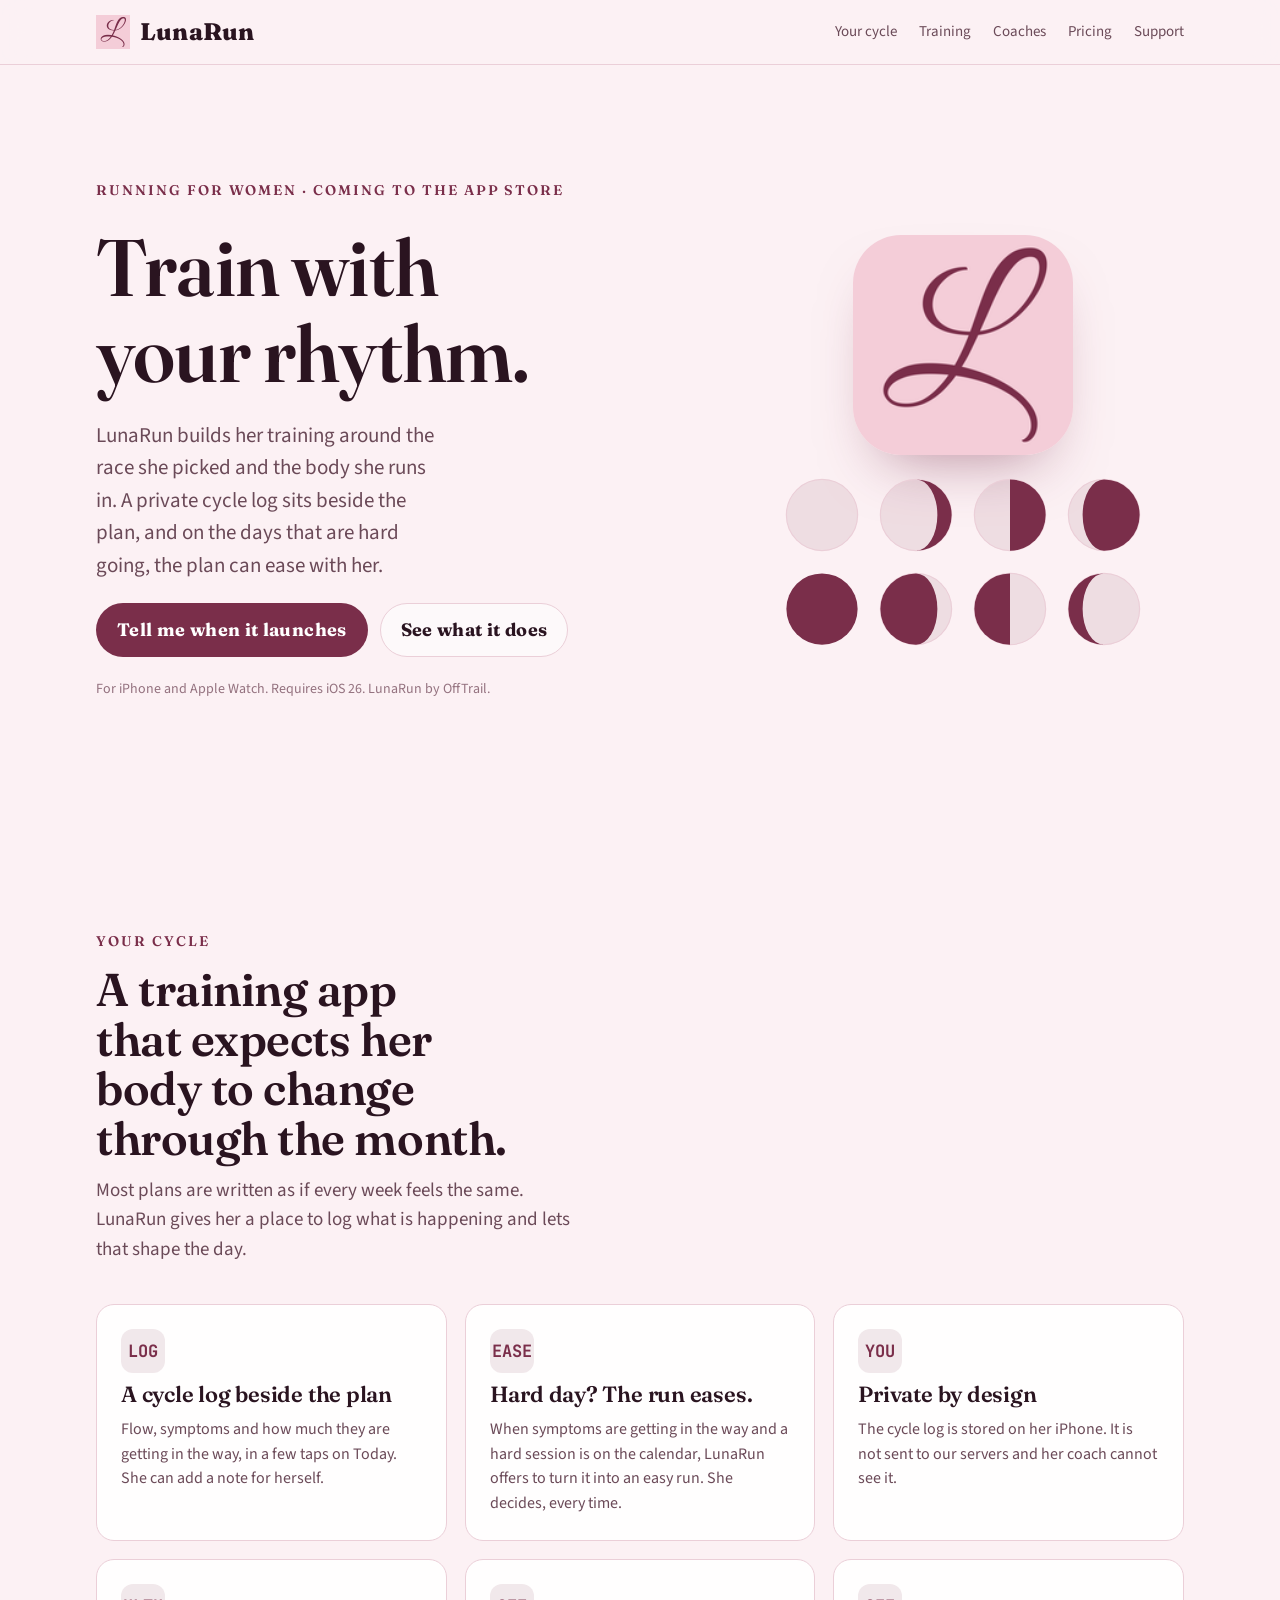
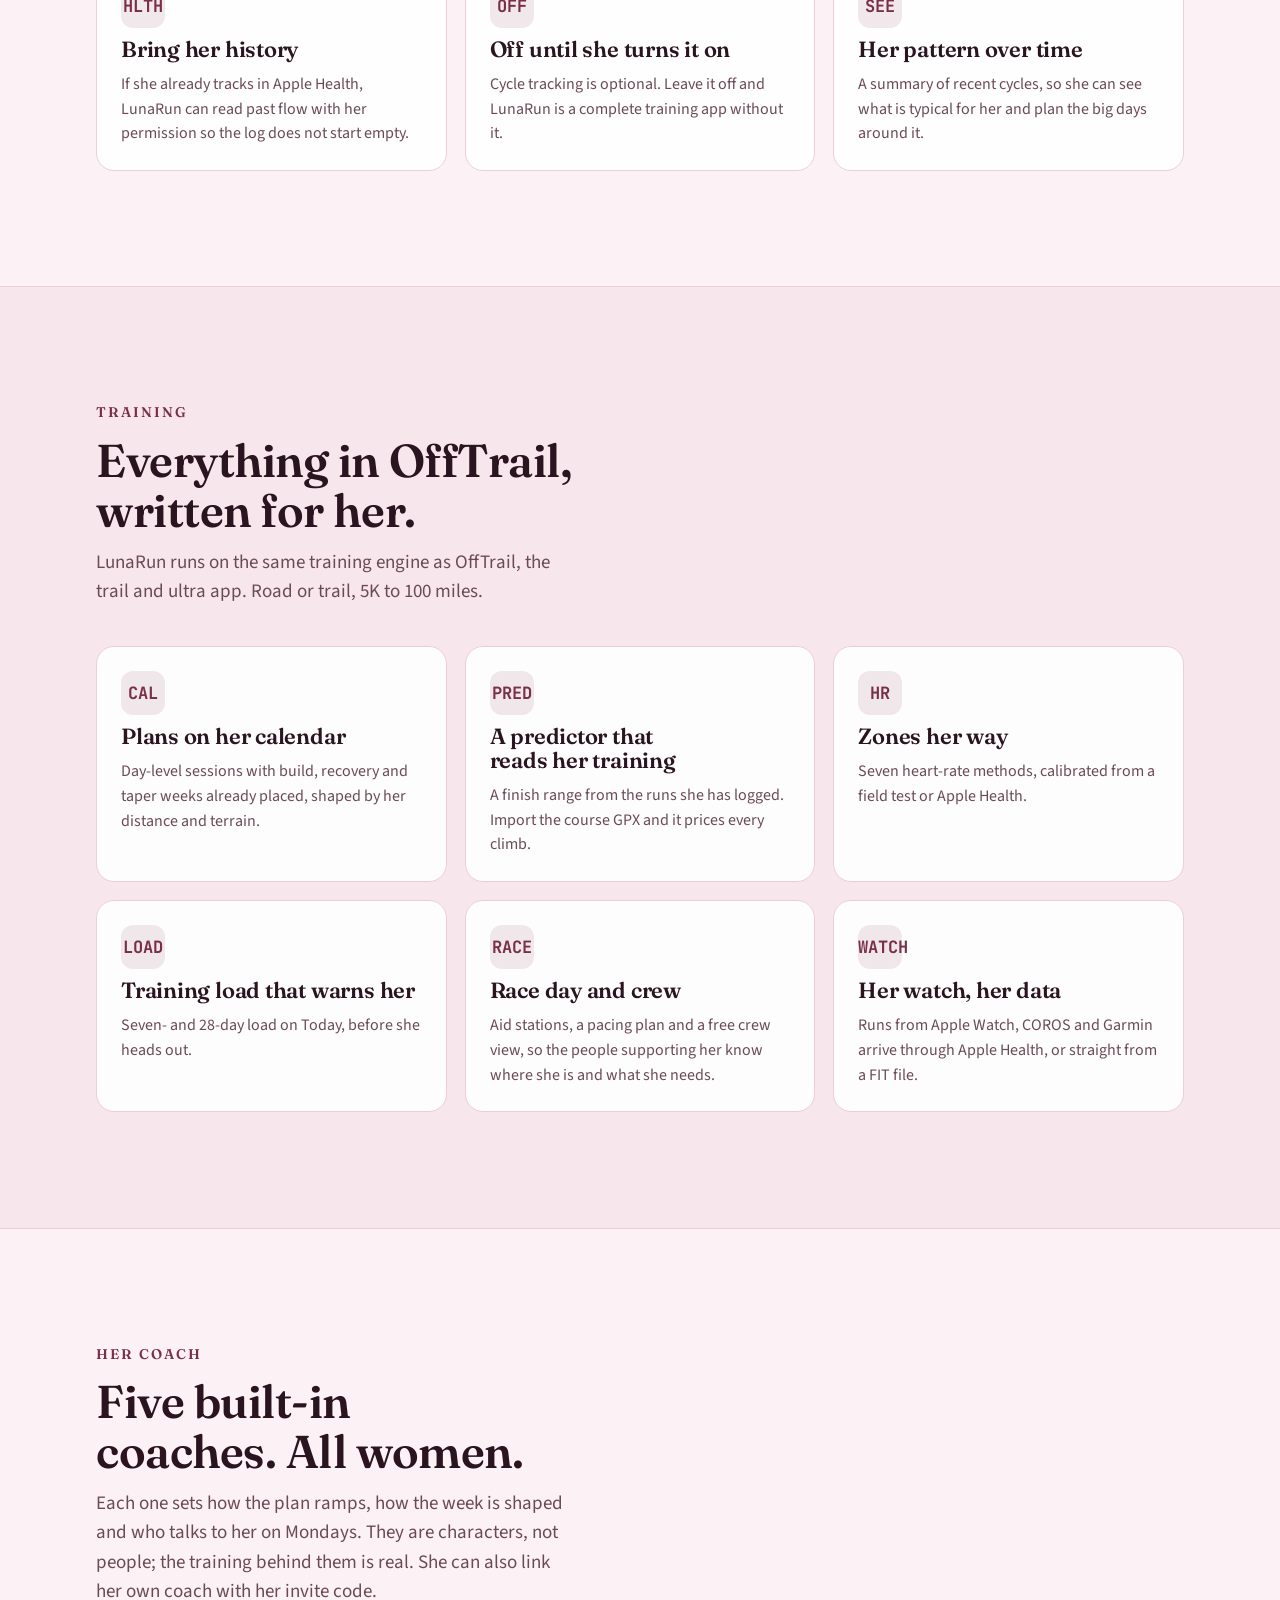
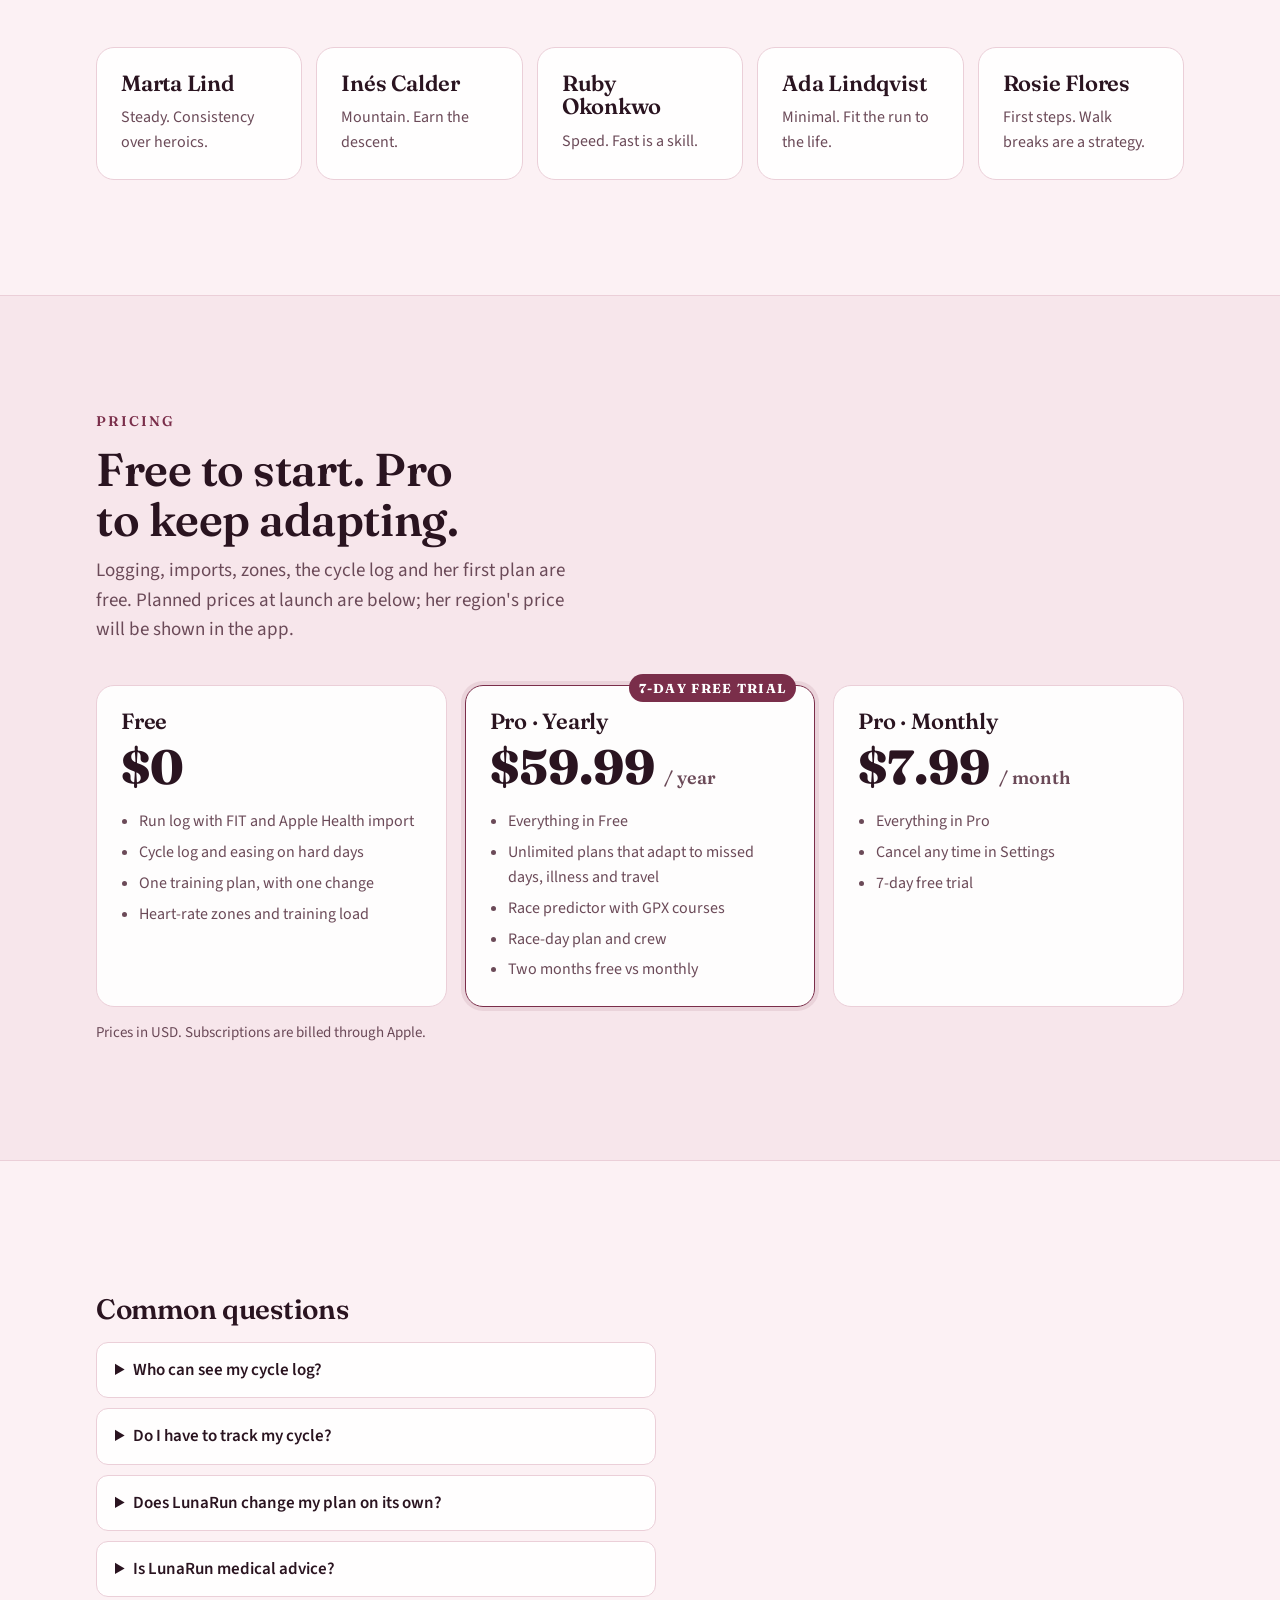
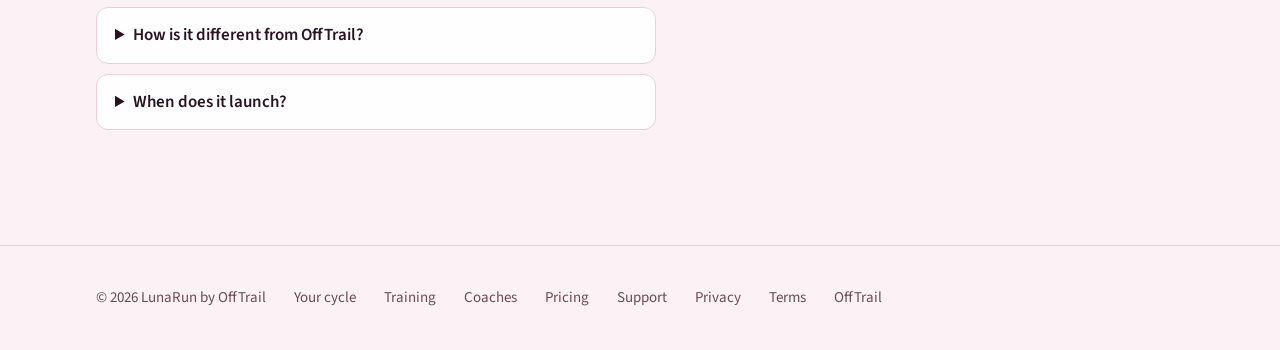
==== index.html @ 6b03f303 "LunaRun site" ====
<!doctype html>
<html lang="en">
<head>
<meta charset="utf-8">
<meta name="viewport" content="width=device-width, initial-scale=1, viewport-fit=cover">
<title>LunaRun — Train with your rhythm</title>
<meta name="description" content="LunaRun is a running app for women: race-specific training plans, a private cycle log, and a plan that eases with her on the hard days. From OffTrail.">
<meta property="og:title" content="LunaRun — Train with your rhythm">
<meta property="og:description" content="LunaRun is a running app for women: race-specific training plans, a private cycle log, and a plan that eases with her on the hard days. From OffTrail.">
<link rel="icon" href="favicon.png">
<link rel="apple-touch-icon" href="icon-180.png">
<link rel="preconnect" href="https://fonts.googleapis.com">
<link rel="preconnect" href="https://fonts.gstatic.com" crossorigin>
<link rel="stylesheet" href="https://fonts.googleapis.com/css2?family=Fraunces:opsz,wght@9..144,500;9..144,600&family=Source+Sans+3:wght@400;600&family=JetBrains+Mono:wght@500;700&display=swap">
<link rel="stylesheet" href="styles.css">
</head>
<body>
<div class="page">

<header class="nav">
  <div class="wrap">
    <a class="brand" href="index.html"><img src="logo.png" alt="" width="34" height="34">LunaRun</a>
    <nav class="nav-links" aria-label="Site">
      <a href="index.html#cycle">Your cycle</a>
      <a href="index.html#training">Training</a>
      <a href="index.html#coaches">Coaches</a>
      <a href="index.html#pricing">Pricing</a>
      <a href="support.html">Support</a>
    </nav>
  </div>
</header>

<section class="band hero">
  <div class="wrap">
    <div class="hero-copy">
      <span class="eyebrow">Running for women · coming to the App Store</span>
      <h1>Train with your rhythm.</h1>
      <p class="lead">LunaRun builds her training around the race she picked and the body she runs in. A private cycle log sits beside the plan, and on the days that are hard going, the plan can ease with her.</p>
      <div class="hero-ctas">
        <a class="btn btn-primary" href="mailto:support@offtrailrun.app?subject=LunaRun%20launch">Tell me when it launches</a>
        <a class="btn btn-ghost" href="#cycle">See what it does</a>
      </div>
      <p class="hero-note">For iPhone and Apple Watch. Requires iOS 26. <span class="byline">LunaRun by OffTrail.</span></p>
    </div>
    <div class="hero-art"><img src="icon-180.png" alt="LunaRun app icon" width="180" height="180"><div class="moons"><svg viewBox="0 0 64 64" aria-hidden="true"><circle class="dark" cx="32" cy="32" r="30"/></svg><svg viewBox="0 0 64 64" aria-hidden="true"><circle class="dark" cx="32" cy="32" r="30"/><path class="lit" d="M32 2 A30 30 0 0 1 32 62 A18 30 0 0 0 32 2 Z"/></svg><svg viewBox="0 0 64 64" aria-hidden="true"><circle class="dark" cx="32" cy="32" r="30"/><path class="lit" d="M32 2 A30 30 0 0 1 32 62 Z"/></svg><svg viewBox="0 0 64 64" aria-hidden="true"><circle class="dark" cx="32" cy="32" r="30"/><path class="lit" d="M32 2 A30 30 0 0 1 32 62 A18 30 0 0 1 32 2 Z"/></svg><svg viewBox="0 0 64 64" aria-hidden="true"><circle class="lit" cx="32" cy="32" r="30"/></svg><svg viewBox="0 0 64 64" aria-hidden="true"><circle class="dark" cx="32" cy="32" r="30"/><path class="lit" d="M32 2 A30 30 0 0 0 32 62 A18 30 0 0 0 32 2 Z"/></svg><svg viewBox="0 0 64 64" aria-hidden="true"><circle class="dark" cx="32" cy="32" r="30"/><path class="lit" d="M32 2 A30 30 0 0 0 32 62 Z"/></svg><svg viewBox="0 0 64 64" aria-hidden="true"><circle class="dark" cx="32" cy="32" r="30"/><path class="lit" d="M32 2 A30 30 0 0 0 32 62 A18 30 0 0 1 32 2 Z"/></svg></div></div>
  </div>
</section>

<section class="band" id="cycle">
  <div class="wrap">
    <div class="section-head">
      <span class="eyebrow">Your cycle</span>
      <h2>A training app that expects her body to change through the month.</h2>
      <p>Most plans are written as if every week feels the same. LunaRun gives her a place to log what is happening and lets that shape the day.</p>
    </div>
    <div class="grid">
      <div class="card"><div class="ic">LOG</div><h3>A cycle log beside the plan</h3><p>Flow, symptoms and how much they are getting in the way, in a few taps on Today. She can add a note for herself.</p></div>
      <div class="card"><div class="ic">EASE</div><h3>Hard day? The run eases.</h3><p>When symptoms are getting in the way and a hard session is on the calendar, LunaRun offers to turn it into an easy run. She decides, every time.</p></div>
      <div class="card"><div class="ic">YOU</div><h3>Private by design</h3><p>The cycle log is stored on her iPhone. It is not sent to our servers and her coach cannot see it.</p></div>
      <div class="card"><div class="ic">HLTH</div><h3>Bring her history</h3><p>If she already tracks in Apple Health, LunaRun can read past flow with her permission so the log does not start empty.</p></div>
      <div class="card"><div class="ic">OFF</div><h3>Off until she turns it on</h3><p>Cycle tracking is optional. Leave it off and LunaRun is a complete training app without it.</p></div>
      <div class="card"><div class="ic">SEE</div><h3>Her pattern over time</h3><p>A summary of recent cycles, so she can see what is typical for her and plan the big days around it.</p></div>
    </div>
  </div>
</section>

<section class="band raised" id="training">
  <div class="wrap">
    <div class="section-head">
      <span class="eyebrow">Training</span>
      <h2>Everything in OffTrail, written for her.</h2>
      <p>LunaRun runs on the same training engine as OffTrail, the trail and ultra app. Road or trail, 5K to 100 miles.</p>
    </div>
    <div class="grid">
      <div class="card"><div class="ic">CAL</div><h3>Plans on her calendar</h3><p>Day-level sessions with build, recovery and taper weeks already placed, shaped by her distance and terrain.</p></div>
      <div class="card"><div class="ic">PRED</div><h3>A predictor that reads her training</h3><p>A finish range from the runs she has logged. Import the course GPX and it prices every climb.</p></div>
      <div class="card"><div class="ic">HR</div><h3>Zones her way</h3><p>Seven heart-rate methods, calibrated from a field test or Apple Health.</p></div>
      <div class="card"><div class="ic">LOAD</div><h3>Training load that warns her</h3><p>Seven- and 28-day load on Today, before she heads out.</p></div>
      <div class="card"><div class="ic">RACE</div><h3>Race day and crew</h3><p>Aid stations, a pacing plan and a free crew view, so the people supporting her know where she is and what she needs.</p></div>
      <div class="card"><div class="ic">WATCH</div><h3>Her watch, her data</h3><p>Runs from Apple Watch, COROS and Garmin arrive through Apple Health, or straight from a FIT file.</p></div>
    </div>
  </div>
</section>

<section class="band" id="coaches">
  <div class="wrap">
    <div class="section-head">
      <span class="eyebrow">Her coach</span>
      <h2>Five built-in coaches. All women.</h2>
      <p>Each one sets how the plan ramps, how the week is shaped and who talks to her on Mondays. They are characters, not people; the training behind them is real. She can also link her own coach with her invite code.</p>
    </div>
    <div class="coachlist">
      <div class="card"><h3>Marta Lind</h3><p>Steady. Consistency over heroics.</p></div>
      <div class="card"><h3>Inés Calder</h3><p>Mountain. Earn the descent.</p></div>
      <div class="card"><h3>Ruby Okonkwo</h3><p>Speed. Fast is a skill.</p></div>
      <div class="card"><h3>Ada Lindqvist</h3><p>Minimal. Fit the run to the life.</p></div>
      <div class="card"><h3>Rosie Flores</h3><p>First steps. Walk breaks are a strategy.</p></div>
    </div>
  </div>
</section>

<section class="band raised" id="pricing">
  <div class="wrap">
    <div class="section-head">
      <span class="eyebrow">Pricing</span>
      <h2>Free to start. Pro to keep adapting.</h2>
      <p>Logging, imports, zones, the cycle log and her first plan are free. Planned prices at launch are below; her region's price will be shown in the app.</p>
    </div>
    <div class="plans">
      <div class="card plan"><h3>Free</h3><div class="price">$0</div><ul><li>Run log with FIT and Apple Health import</li><li>Cycle log and easing on hard days</li><li>One training plan, with one change</li><li>Heart-rate zones and training load</li></ul></div>
      <div class="card plan featured"><span class="tag">7-day free trial</span><h3>Pro · Yearly</h3><div class="price">$59.99 <small>/ year</small></div><ul><li>Everything in Free</li><li>Unlimited plans that adapt to missed days, illness and travel</li><li>Race predictor with GPX courses</li><li>Race-day plan and crew</li><li>Two months free vs monthly</li></ul></div>
      <div class="card plan"><h3>Pro · Monthly</h3><div class="price">$7.99 <small>/ month</small></div><ul><li>Everything in Pro</li><li>Cancel any time in Settings</li><li>7-day free trial</li></ul></div>
    </div>
    <p class="muted" style="margin-top:14px;font-size:15px">Prices in USD. Subscriptions are billed through Apple.</p>
  </div>
</section>

<section class="band" id="faq">
  <div class="wrap">
    <div class="prose">
      <h2>Common questions</h2>
      <div class="faq">
        <details><summary>Who can see my cycle log?</summary><p>Only you. It is stored on your iPhone, is not sent to our servers and is not shared with a coach. See the <a href="privacy.html">privacy policy</a>.</p></details>
        <details><summary>Do I have to track my cycle?</summary><p>No. Cycle tracking is off until you turn it on, and everything else works without it.</p></details>
        <details><summary>Does LunaRun change my plan on its own?</summary><p>No. When symptoms are getting in the way it offers to ease that day's hard run. Nothing changes unless you say yes.</p></details>
        <details><summary>Is LunaRun medical advice?</summary><p>No. It is a training tool. Talk to your doctor about anything that worries you, including missed or irregular periods.</p></details>
        <details><summary>How is it different from OffTrail?</summary><p>Same training engine, with the cycle log, a plan that eases on hard days, and coaches who are all women.</p></details>
        <details><summary>When does it launch?</summary><p>It is in development now. <a href="mailto:support@offtrailrun.app?subject=LunaRun%20launch">Email us</a> and we will tell you when it is on the App Store.</p></details>
      </div>
    </div>
  </div>
</section>

<footer class="footer">
  <div class="wrap">
    <span>© 2026 LunaRun by OffTrail</span>
    <a href="index.html#cycle">Your cycle</a>
    <a href="index.html#training">Training</a>
    <a href="index.html#coaches">Coaches</a>
    <a href="index.html#pricing">Pricing</a>
    <a href="support.html">Support</a>
    <a href="privacy.html">Privacy</a>
    <a href="terms.html">Terms</a>
    <a href="https://offtrailrun.app/">OffTrail</a>
  </div>
</footer>

</div>
</body>
</html>
---- styles.css ----
/* LunaRun — site styles.
   Layout: a single column of full-width bands over a topographic map canvas;
   content sits in a 1120px measure, phone-first.
   Dark-first (the app is dark); a light theme follows the viewer's setting. */

/* LunaRun palette, from the app's Theme: plum on blush in light, blush on
   deep plum in dark. Light-first; dark follows the viewer's setting. */
:root {
  --bg: #FCF1F4; --bg-2: #F7E4EA; --surface: #FFFFFF; --line: #EBCFD8;
  --fg: #2A1420; --fg-2: #6B4A58; --fg-3: #94727F;
  --accent: #7A2E4A; --accent-ink: #FFFFFF; --accent-soft: rgba(122, 46, 74, 0.10);
  --good: #10B981; --info: #3B82F6; --topo: rgba(122, 46, 74, 0.10);
  --display: "Fraunces", Georgia, "Times New Roman", serif;
  --body: "Source Sans 3", "Helvetica Neue", Arial, sans-serif;
  --mono: "JetBrains Mono", "SF Mono", Menlo, Consolas, monospace;
  --measure: 1120px; --radius: 18px;
  color-scheme: light;
}
@media (prefers-color-scheme: dark) {
  :root:not([data-theme="light"]) {
    --bg: #1A0F14; --bg-2: #22141B; --surface: #2B1922; --line: #45293A;
    --fg: #FBEFF3; --fg-2: #CDAFBB; --fg-3: #94727F;
    --accent: #F2A7BE; --accent-ink: #2A0F1B; --accent-soft: rgba(242, 167, 190, 0.14); --topo: rgba(242, 167, 190, 0.10);
    color-scheme: dark;
  }
}
:root[data-theme="dark"] {
  --bg: #1A0F14; --bg-2: #22141B; --surface: #2B1922; --line: #45293A;
  --fg: #FBEFF3; --fg-2: #CDAFBB; --fg-3: #94727F;
  --accent: #F2A7BE; --accent-ink: #2A0F1B; --accent-soft: rgba(242, 167, 190, 0.14); --topo: rgba(242, 167, 190, 0.10);
  color-scheme: dark;
}

* { box-sizing: border-box; }
html { scroll-behavior: smooth; }
body {
  margin: 0;
  background: var(--bg);
  color: var(--fg);
  font-family: var(--body);
  font-size: 17px;
  line-height: 1.55;
  -webkit-font-smoothing: antialiased;
}
img { max-width: 100%; height: auto; display: block; }
a { color: inherit; }
h1, h2, h3 { font-family: var(--display); line-height: 1.08; margin: 0; text-wrap: balance; letter-spacing: -0.01em; }
h1 { font-size: clamp(40px, 7vw, 80px); font-weight: 600; }
h2 { font-size: clamp(28px, 4.2vw, 46px); font-weight: 600; }
h3 { font-size: 22px; font-weight: 600; }
p { margin: 0; }
.muted { color: var(--fg-2); }
.mono { font-family: var(--mono); font-variant-numeric: tabular-nums; }
.eyebrow {
  font-family: var(--display); font-weight: 600; text-transform: uppercase;
  letter-spacing: 0.14em; font-size: 14px; color: var(--accent);
}

/* Topo canvas sits behind everything */
#topo { position: fixed; inset: 0; width: 100%; height: 100%; z-index: 0; pointer-events: none; }
.page { position: relative; z-index: 1; }

/* Bands and measure */
.band { padding-block: clamp(56px, 9vw, 120px); }
.band.raised { background: color-mix(in srgb, var(--bg-2) 82%, transparent); border-block: 1px solid var(--line); }
.wrap {
  max-width: var(--measure); margin-inline: auto;
  padding-left: max(16px, env(safe-area-inset-left, 0px));
  padding-right: max(16px, env(safe-area-inset-right, 0px));
}

/* Nav */
.nav {
  position: sticky; top: env(safe-area-inset-top, 0px); z-index: 20;
  background: color-mix(in srgb, var(--bg) 78%, transparent);
  backdrop-filter: blur(14px); -webkit-backdrop-filter: blur(14px);
  border-bottom: 1px solid var(--line);
}
.nav .wrap { display: flex; align-items: center; gap: 24px; height: 64px; }
.brand { display: flex; align-items: center; gap: 10px; text-decoration: none; font-family: var(--display); font-weight: 800; font-size: 24px; letter-spacing: 0.01em; }
.brand img { width: 34px; height: 34px; }
.nav-links { display: flex; gap: 22px; margin-left: auto; font-size: 15px; }
.nav-links a { text-decoration: none; color: var(--fg-2); }
.nav-links a:hover { color: var(--fg); }
@media (max-width: 720px) { .nav-links { display: none; } }

/* Buttons */
.btn {
  display: inline-flex; align-items: center; gap: 8px; text-decoration: none;
  font-family: var(--display); font-weight: 700; font-size: 18px; letter-spacing: 0.02em;
  padding: 12px 20px; border-radius: 999px; border: 1px solid transparent; cursor: pointer;
}
.btn-primary { background: var(--accent); color: var(--accent-ink); }
.btn-primary:hover { filter: brightness(1.08); }
.btn-ghost { border-color: var(--line); color: var(--fg); background: color-mix(in srgb, var(--surface) 60%, transparent); }
.btn-ghost:hover { border-color: var(--fg-3); }
.btn:focus-visible, a:focus-visible { outline: 2px solid var(--accent); outline-offset: 3px; }

/* Hero */
.hero .wrap { display: grid; grid-template-columns: 1.15fr 0.85fr; gap: 48px; align-items: center; }
.hero-copy { display: grid; gap: 22px; }
.hero-copy p.lead { font-size: 21px; max-width: 34ch; color: var(--fg-2); }
.hero-ctas { display: flex; flex-wrap: wrap; gap: 12px; }
.hero-note { font-size: 14px; color: var(--fg-3); }
.phone { justify-self: center; width: min(320px, 80vw); position: relative; }
.phone img { border-radius: 40px; border: 1px solid var(--line); box-shadow: 0 30px 80px rgba(0,0,0,0.45); }
.phone::after {
  content: ""; position: absolute; inset: -14% -20% auto; height: 60%;
  background: radial-gradient(closest-side, var(--accent-soft), transparent 70%); z-index: -1;
}
@media (max-width: 860px) { .hero .wrap { grid-template-columns: 1fr; } .phone { margin-top: 12px; } }

/* Feature grid */
.grid { display: grid; gap: 18px; grid-template-columns: repeat(3, minmax(0, 1fr)); }
@media (max-width: 900px) { .grid { grid-template-columns: repeat(2, minmax(0, 1fr)); } }
@media (max-width: 560px) { .grid { grid-template-columns: 1fr; } }
.card {
  background: color-mix(in srgb, var(--surface) 92%, transparent);
  border: 1px solid var(--line); border-radius: var(--radius); padding: 24px;
  display: grid; gap: 10px; align-content: start; min-width: 0;
}
.card .ic {
  width: 44px; height: 44px; border-radius: 12px; display: grid; place-items: center;
  background: var(--accent-soft); color: var(--accent); font-family: var(--mono); font-weight: 700;
}
.card p { color: var(--fg-2); font-size: 16px; }
.section-head { display: grid; gap: 12px; max-width: 60ch; margin-bottom: 40px; }
.section-head p { color: var(--fg-2); font-size: 19px; }

/* Data strip: real units from the methodology */
.strip { display: grid; grid-template-columns: repeat(4, minmax(0,1fr)); gap: 18px; }
@media (max-width: 760px) { .strip { grid-template-columns: repeat(2, minmax(0,1fr)); } }
.stat { border-left: 2px solid var(--accent); padding-left: 16px; display: grid; gap: 4px; }
.stat .n { font-family: var(--display); font-weight: 800; font-size: 44px; line-height: 1; font-variant-numeric: tabular-nums; }
.stat .l { color: var(--fg-2); font-size: 15px; }

/* Two-up (screens + copy) */
.twoup { display: grid; grid-template-columns: 1fr 1fr; gap: 48px; align-items: center; }
.twoup.flip > :first-child { order: 2; }
@media (max-width: 860px) { .twoup { grid-template-columns: 1fr; } .twoup.flip > :first-child { order: 0; } }
.shots { display: flex; gap: 16px; justify-content: center; }
.shots img { width: min(240px, 42vw); border-radius: 28px; border: 1px solid var(--line); box-shadow: 0 20px 50px rgba(0,0,0,0.35); }
.shots img:nth-child(2) { transform: translateY(28px); }
.copy { display: grid; gap: 14px; }
.copy ul { margin: 6px 0 0; padding-left: 18px; color: var(--fg-2); display: grid; gap: 6px; }

/* Pricing */
.plans { display: grid; grid-template-columns: repeat(3, minmax(0,1fr)); gap: 18px; }
@media (max-width: 860px) { .plans { grid-template-columns: 1fr; } }
.plan { position: relative; }
.plan.featured { border-color: var(--accent); box-shadow: 0 0 0 4px var(--accent-soft); }
.plan .price { font-family: var(--display); font-weight: 800; font-size: 48px; line-height: 1; }
.plan .price small { font-size: 18px; font-weight: 600; color: var(--fg-2); }
.plan ul { margin: 8px 0 0; padding-left: 18px; color: var(--fg-2); display: grid; gap: 6px; font-size: 16px; }
.tag { position: absolute; top: -12px; right: 18px; background: var(--accent); color: var(--accent-ink); font-family: var(--display); font-weight: 700; font-size: 13px; letter-spacing: 0.1em; text-transform: uppercase; padding: 4px 10px; border-radius: 999px; }

/* Footer */
.footer { border-top: 1px solid var(--line); padding-block: 40px; font-size: 15px; color: var(--fg-2); }
.footer .wrap { display: flex; flex-wrap: wrap; gap: 18px 28px; align-items: center; }
.footer a { color: var(--fg-2); text-decoration: none; }
.footer a:hover { color: var(--fg); }
.footer .spacer { flex: 1; }

/* Prose pages (privacy, terms, support) */
.prose { max-width: 70ch; display: grid; gap: 18px; }
.prose h1 { font-size: clamp(40px, 6vw, 64px); }
.prose h2 { font-size: 28px; margin-top: 18px; }
.prose h3 { font-size: 20px; margin-top: 8px; }
.prose p, .prose li { color: var(--fg-2); }
.prose ul { padding-left: 20px; display: grid; gap: 6px; margin: 0; }
.prose .updated { color: var(--fg-3); font-size: 14px; }
.prose code { font-family: var(--mono); font-size: 0.92em; background: var(--accent-soft); padding: 1px 6px; border-radius: 6px; color: var(--fg); }
.faq details { border: 1px solid var(--line); border-radius: 12px; padding: 14px 18px; background: color-mix(in srgb, var(--surface) 92%, transparent); }
.faq summary { cursor: pointer; font-weight: 600; color: var(--fg); font-size: 17px; }
.faq details p { margin-top: 10px; }
.faq { display: grid; gap: 10px; }
.contact { display: flex; flex-wrap: wrap; gap: 10px; align-items: center; }
.contact .addr { font-family: var(--mono); background: var(--accent-soft); padding: 8px 12px; border-radius: 10px; user-select: all; }

@media (prefers-reduced-motion: reduce) { html { scroll-behavior: auto; } #topo { display: none; } }

/* LunaRun additions */
.moons { display: flex; gap: clamp(8px, 2vw, 18px); justify-content: center; align-items: center; flex-wrap: wrap; }
.moons svg { width: clamp(40px, 9vw, 76px); height: auto; }
.moons .lit { fill: var(--accent); } .moons .dark { fill: var(--accent-soft); stroke: var(--line); }
.hero-art { display: grid; gap: 22px; justify-items: center; }
.hero-art img { width: min(220px, 50vw); border-radius: 48px; box-shadow: 0 30px 60px -30px rgba(122,46,74,.55); }
.byline { font-size: 14px; color: var(--fg-3); }
.coachlist { display: grid; gap: 14px; grid-template-columns: repeat(5, minmax(0,1fr)); }
@media (max-width: 900px) { .coachlist { grid-template-columns: repeat(2, minmax(0,1fr)); } }
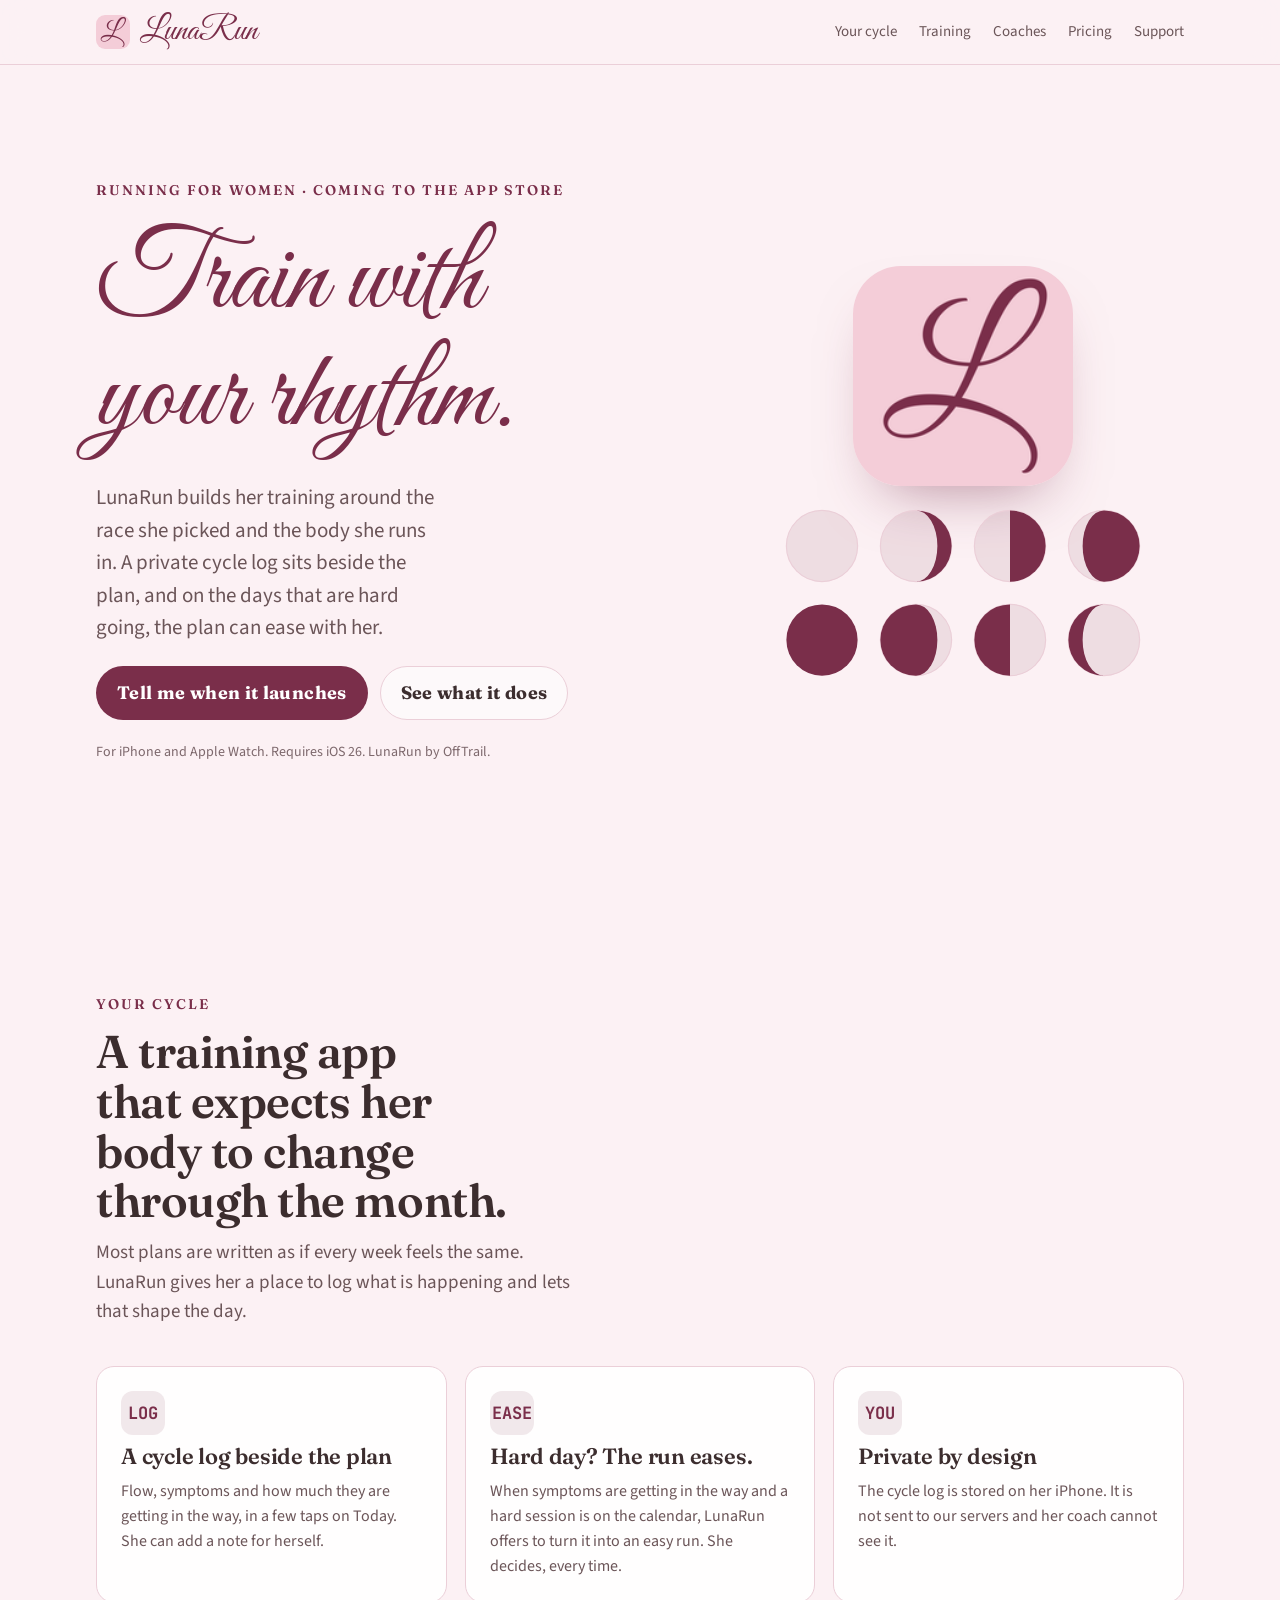
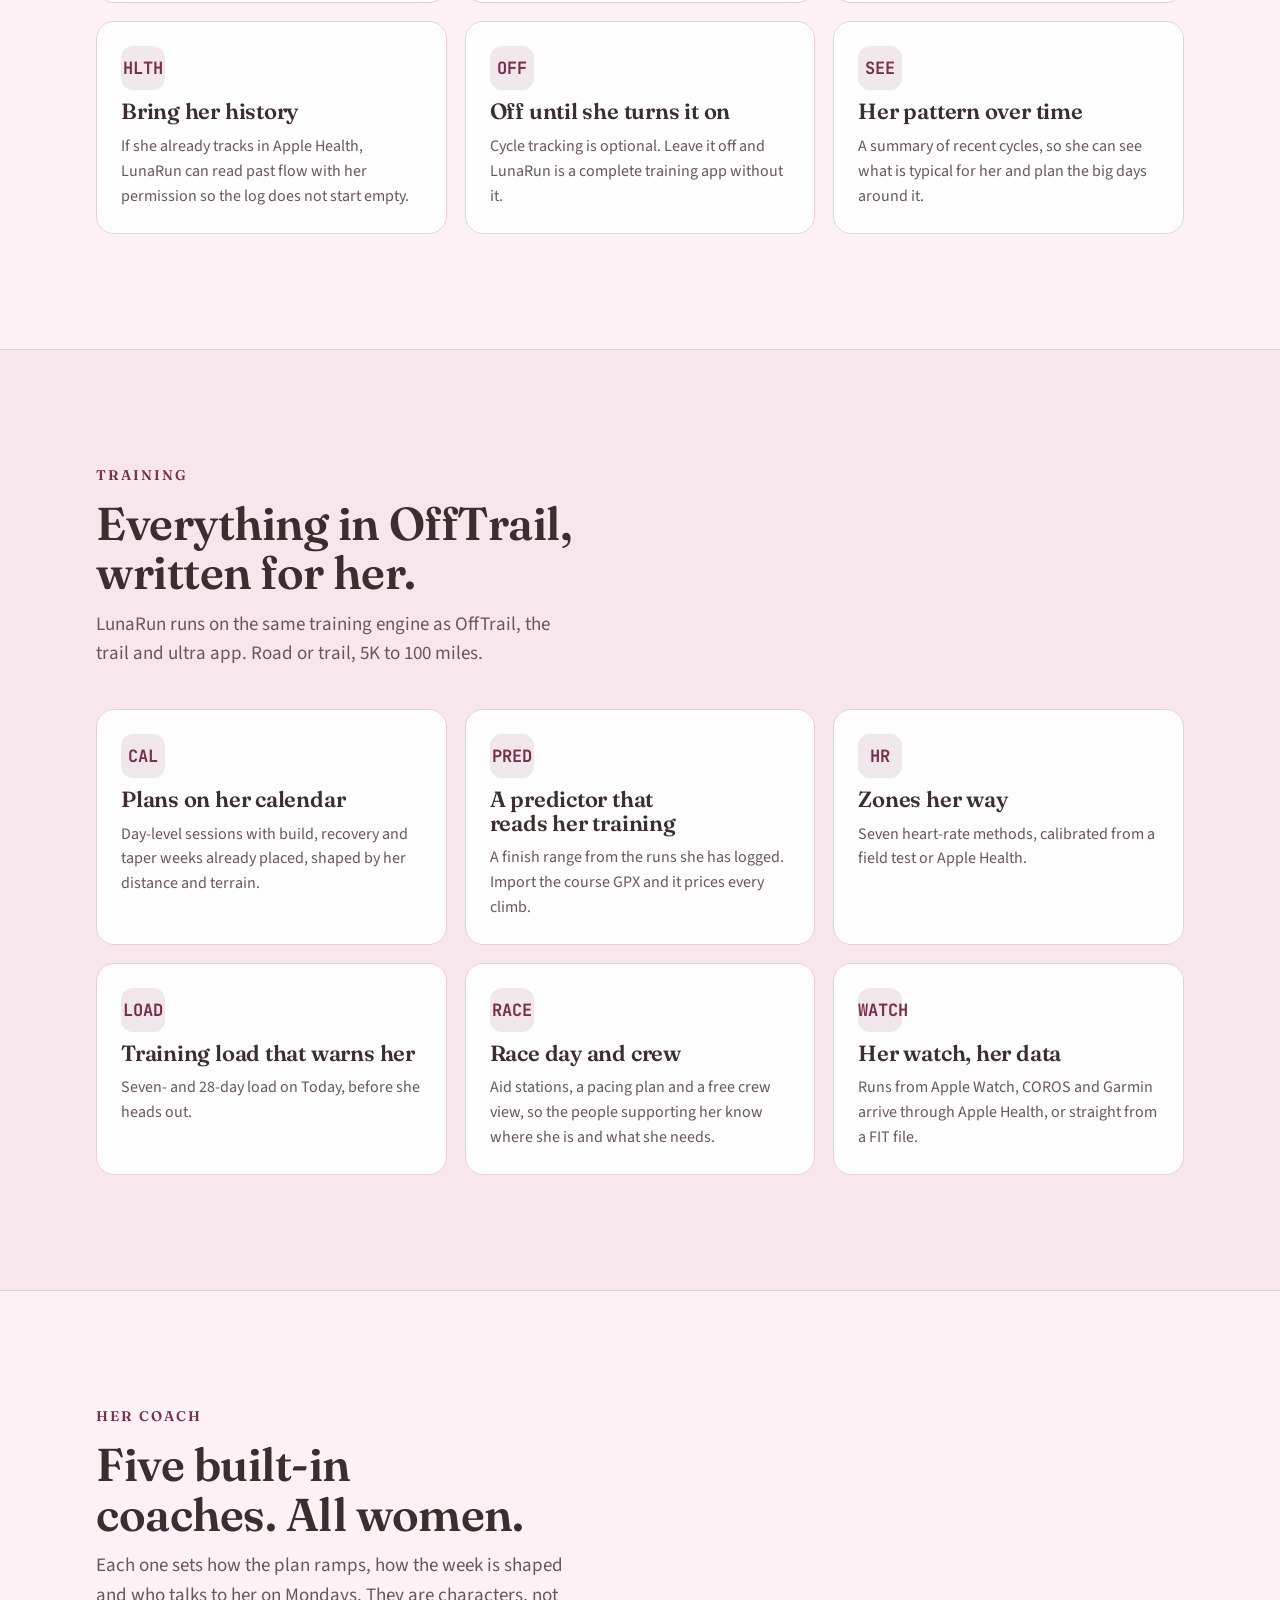
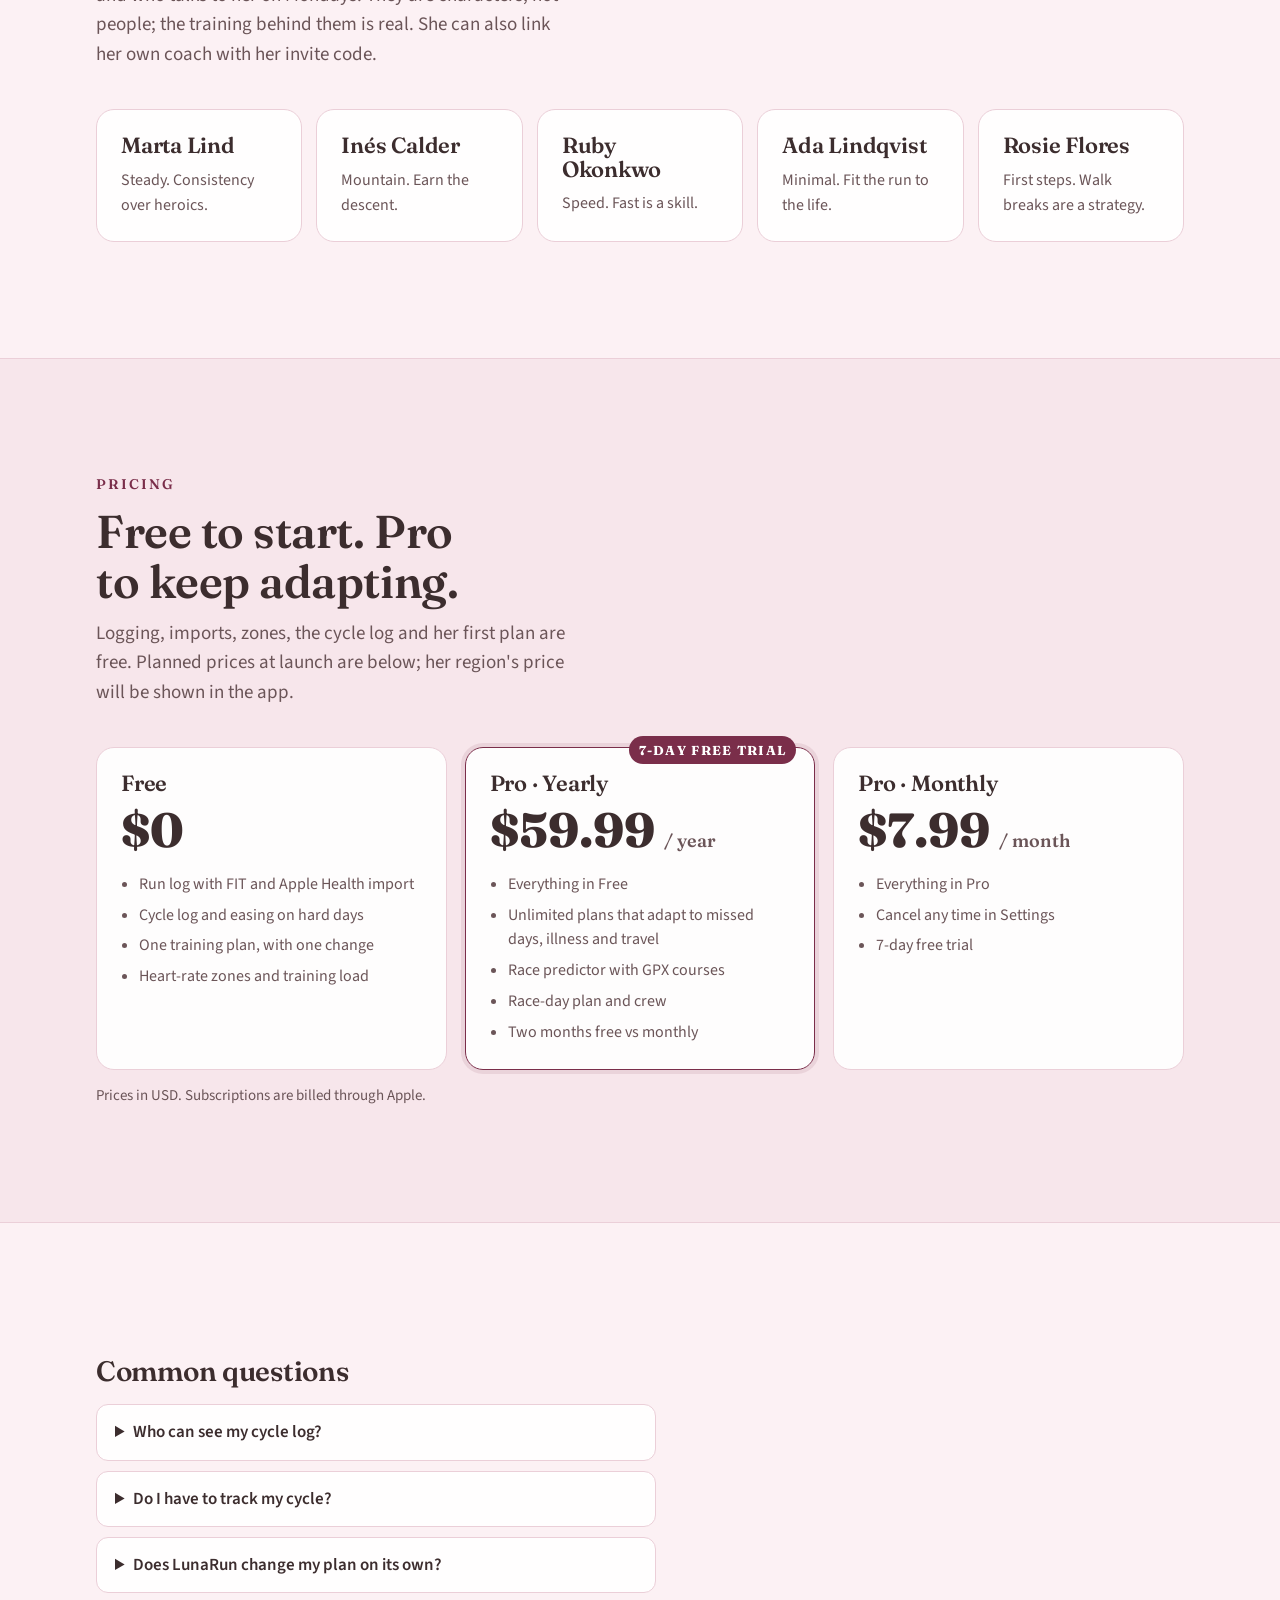
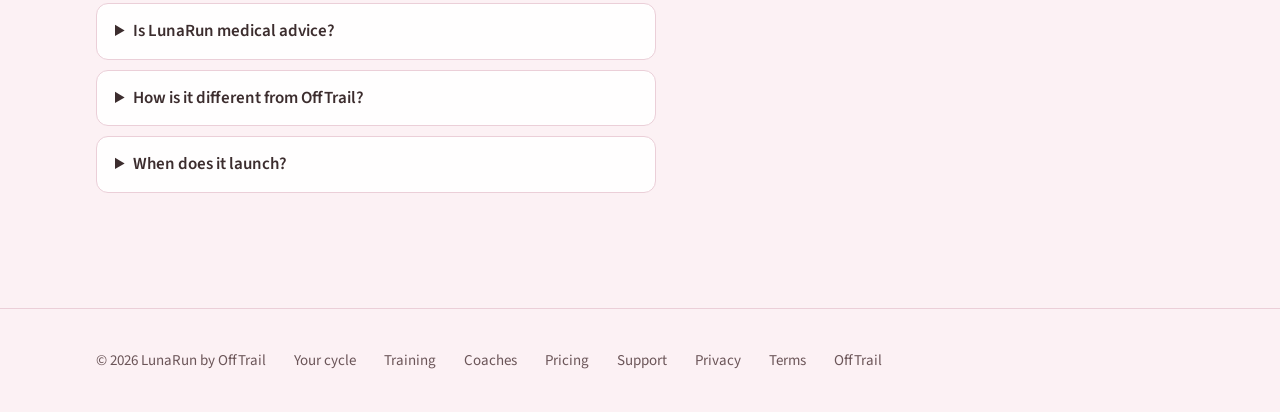
==== commit 0d128205: "Site: Great Vibes wordmark and chocolate plum ink Co-Authored-By: Claude Fable 5.2 <noreply@anthropi" ====
--- a/index.html
+++ b/index.html
@@ -11,7 +11,7 @@
 <link rel="apple-touch-icon" href="icon-180.png">
 <link rel="preconnect" href="https://fonts.googleapis.com">
 <link rel="preconnect" href="https://fonts.gstatic.com" crossorigin>
-<link rel="stylesheet" href="https://fonts.googleapis.com/css2?family=Fraunces:opsz,wght@9..144,500;9..144,600&family=Source+Sans+3:wght@400;600&family=JetBrains+Mono:wght@500;700&display=swap">
+<link rel="stylesheet" href="https://fonts.googleapis.com/css2?family=Fraunces:opsz,wght@9..144,500;9..144,600&family=Great+Vibes&family=Source+Sans+3:wght@400;600&family=JetBrains+Mono:wght@500;700&display=swap">
 <link rel="stylesheet" href="styles.css">
 </head>
 <body>
--- a/styles.css
+++ b/styles.css
@@ -7,7 +7,7 @@
    deep plum in dark. Light-first; dark follows the viewer's setting. */
 :root {
   --bg: #FCF1F4; --bg-2: #F7E4EA; --surface: #FFFFFF; --line: #EBCFD8;
-  --fg: #2A1420; --fg-2: #6B4A58; --fg-3: #94727F;
+  --fg: #3C2D2E; --fg-2: #6B5558; --fg-3: #7D686C;
   --accent: #7A2E4A; --accent-ink: #FFFFFF; --accent-soft: rgba(122, 46, 74, 0.10);
   --good: #10B981; --info: #3B82F6; --topo: rgba(122, 46, 74, 0.10);
   --display: "Fraunces", Georgia, "Times New Roman", serif;
@@ -188,3 +188,8 @@
 .byline { font-size: 14px; color: var(--fg-3); }
 .coachlist { display: grid; gap: 14px; grid-template-columns: repeat(5, minmax(0,1fr)); }
 @media (max-width: 900px) { .coachlist { grid-template-columns: repeat(2, minmax(0,1fr)); } }
+
+/* Wordmark in the logo's script (Great Vibes); ink is chocolate plum. */
+.brand { font-family: "Great Vibes", "Snell Roundhand", cursive; font-weight: 400; font-size: 34px; color: var(--accent); letter-spacing: 0; line-height: 1; }
+.brand img { border-radius: 9px; }
+.hero h1 { font-family: "Great Vibes", "Snell Roundhand", cursive; font-weight: 400; font-size: clamp(60px, 10vw, 112px); color: var(--accent); line-height: 1.05; letter-spacing: 0; }
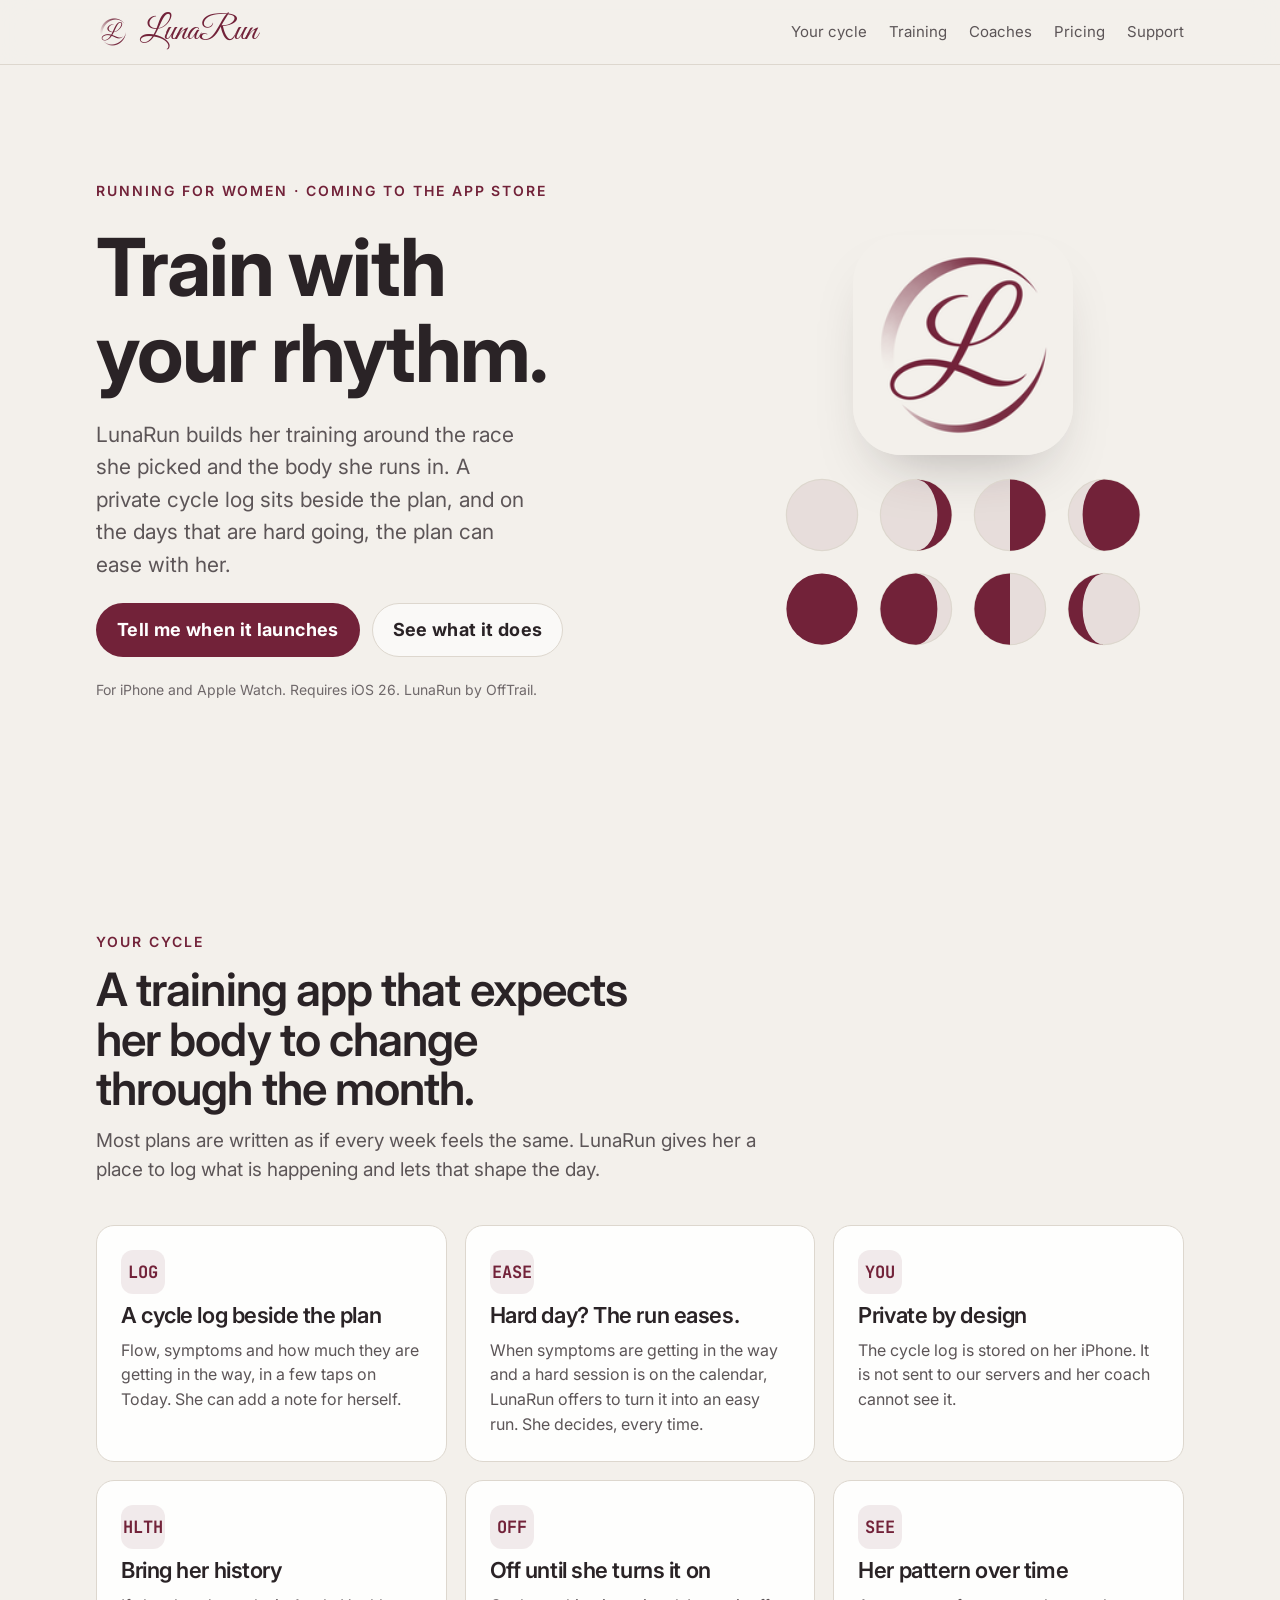
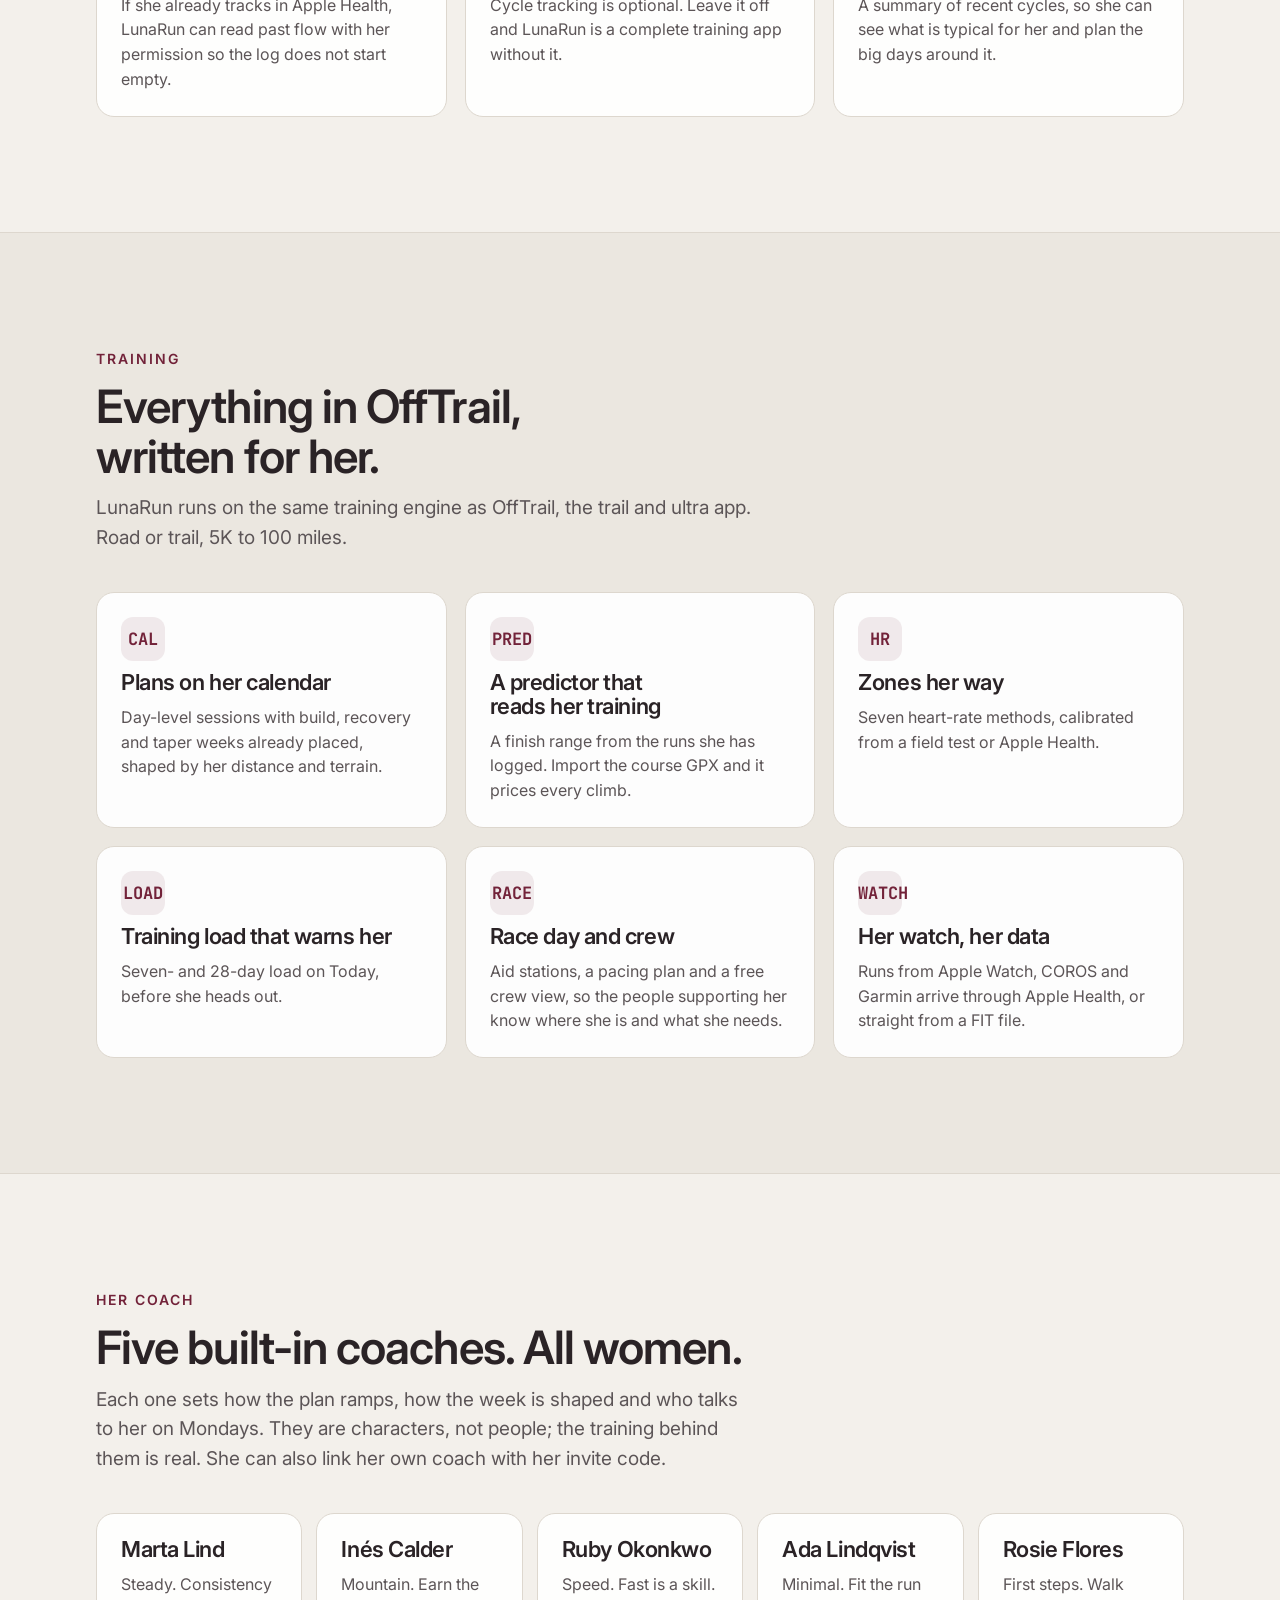
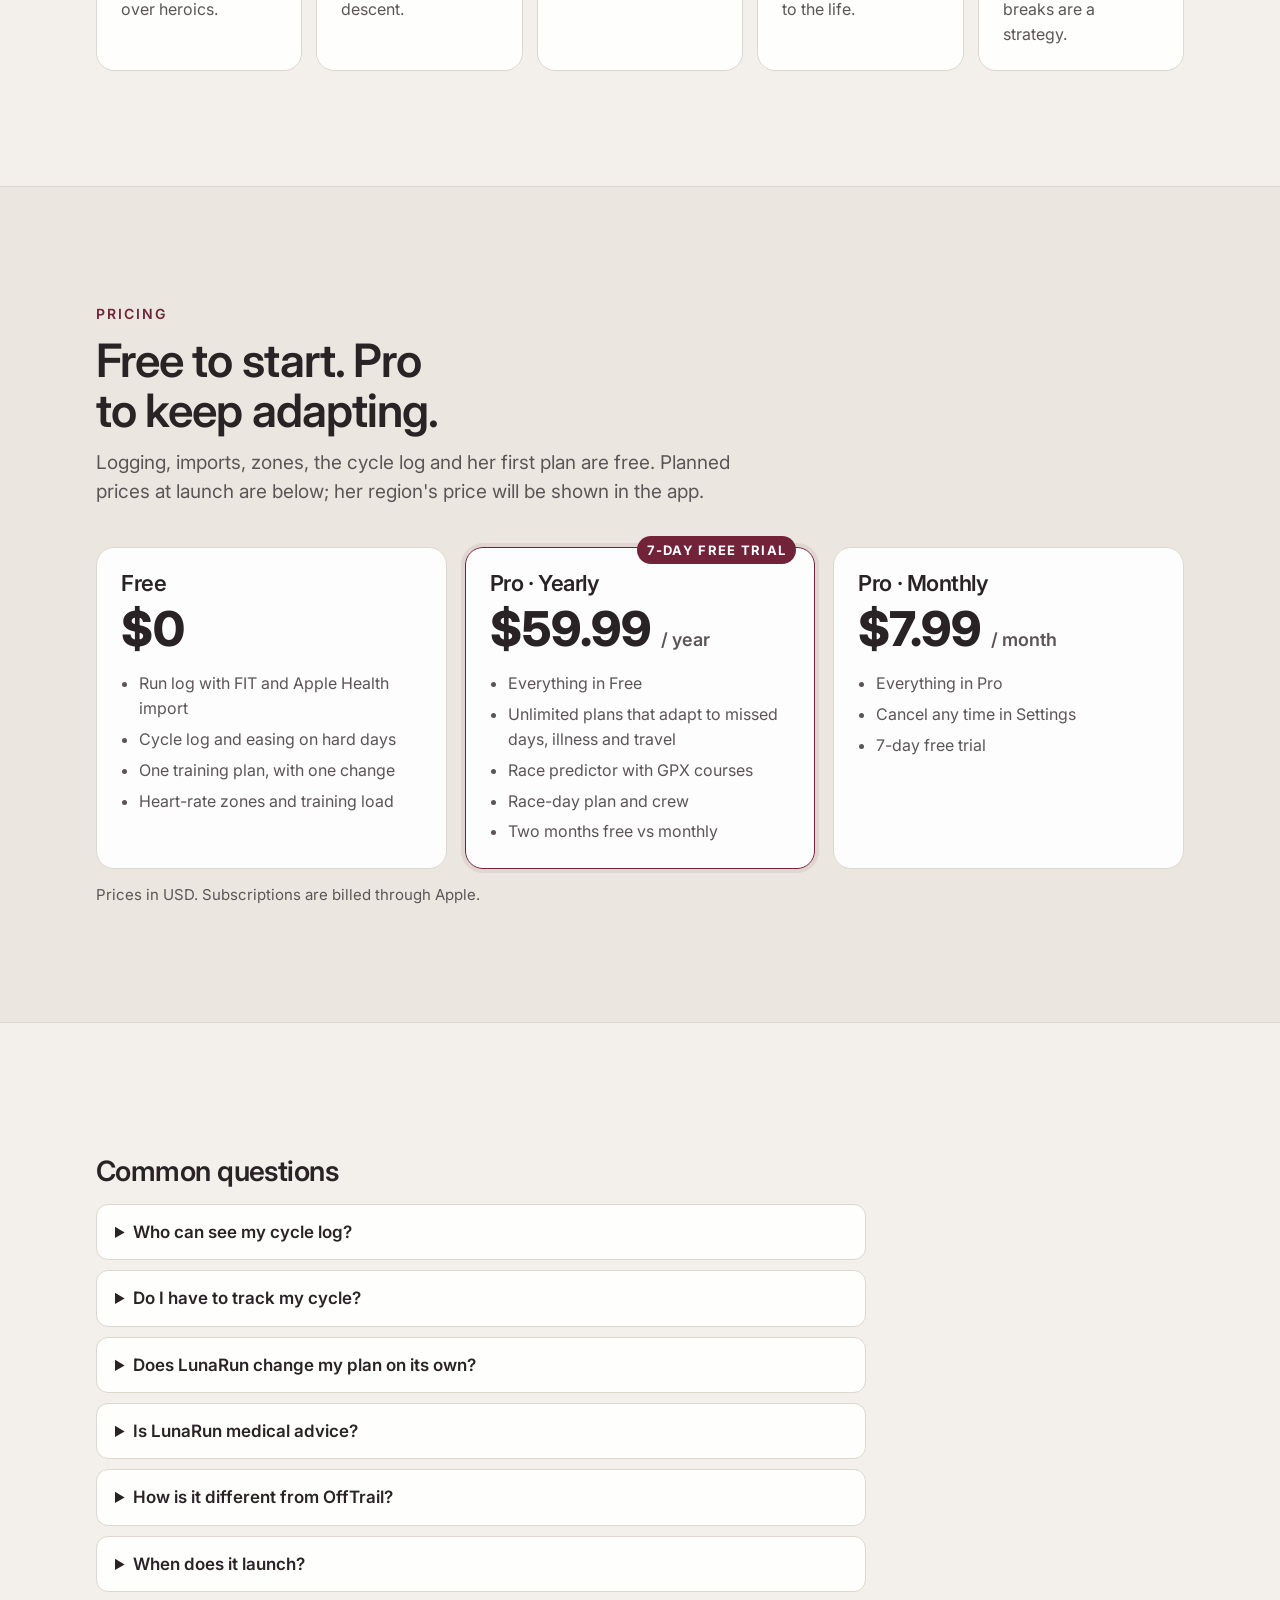
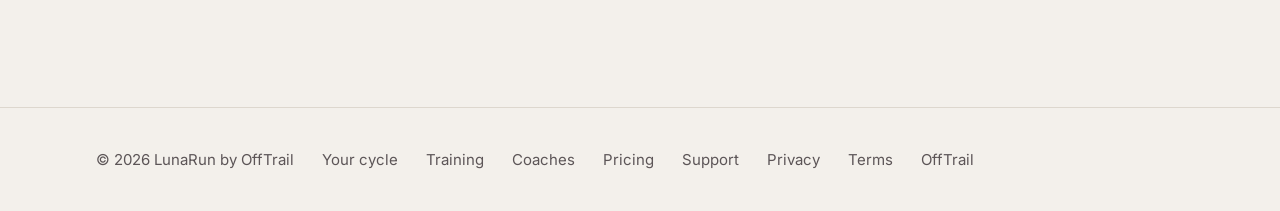
==== commit f5f8b3c8: "Stone look" ====
--- a/index.html
+++ b/index.html
@@ -11,7 +11,7 @@
 <link rel="apple-touch-icon" href="icon-180.png">
 <link rel="preconnect" href="https://fonts.googleapis.com">
 <link rel="preconnect" href="https://fonts.gstatic.com" crossorigin>
-<link rel="stylesheet" href="https://fonts.googleapis.com/css2?family=Fraunces:opsz,wght@9..144,500;9..144,600&family=Great+Vibes&family=Source+Sans+3:wght@400;600&family=JetBrains+Mono:wght@500;700&display=swap">
+<link rel="stylesheet" href="https://fonts.googleapis.com/css2?family=Inter:wght@400;600;700&family=Great+Vibes&family=JetBrains+Mono:wght@500;700&display=swap">
 <link rel="stylesheet" href="styles.css">
 </head>
 <body>
--- a/styles.css
+++ b/styles.css
@@ -3,31 +3,32 @@
    content sits in a 1120px measure, phone-first.
    Dark-first (the app is dark); a light theme follows the viewer's setting. */
 
-/* LunaRun palette, from the app's Theme: plum on blush in light, blush on
-   deep plum in dark. Light-first; dark follows the viewer's setting. */
+/* LunaRun palette, from the app's Theme (Nov 17): warm stone surfaces, the
+   logo's plum for actions, sage for data. Light-first; dark follows the
+   viewer's setting. */
 :root {
-  --bg: #FCF1F4; --bg-2: #F7E4EA; --surface: #FFFFFF; --line: #EBCFD8;
-  --fg: #3C2D2E; --fg-2: #6B5558; --fg-3: #7D686C;
-  --accent: #7A2E4A; --accent-ink: #FFFFFF; --accent-soft: rgba(122, 46, 74, 0.10);
-  --good: #10B981; --info: #3B82F6; --topo: rgba(122, 46, 74, 0.10);
-  --display: "Fraunces", Georgia, "Times New Roman", serif;
-  --body: "Source Sans 3", "Helvetica Neue", Arial, sans-serif;
+  --bg: #F3F0EB; --bg-2: #EAE6DF; --surface: #FFFFFF; --line: #DDD7CE;
+  --fg: #2A2326; --fg-2: #5C5557; --fg-3: #6F686A;
+  --accent: #722239; --accent-ink: #FFFFFF; --accent-soft: rgba(114, 34, 57, 0.09);
+  --good: #1E7A45; --info: #4F6B5A; --topo: rgba(42, 35, 38, 0.07);
+  --display: "Inter", "Helvetica Neue", Arial, sans-serif;
+  --body: "Inter", "Helvetica Neue", Arial, sans-serif;
   --mono: "JetBrains Mono", "SF Mono", Menlo, Consolas, monospace;
   --measure: 1120px; --radius: 18px;
   color-scheme: light;
 }
 @media (prefers-color-scheme: dark) {
   :root:not([data-theme="light"]) {
-    --bg: #1A0F14; --bg-2: #22141B; --surface: #2B1922; --line: #45293A;
-    --fg: #FBEFF3; --fg-2: #CDAFBB; --fg-3: #94727F;
-    --accent: #F2A7BE; --accent-ink: #2A0F1B; --accent-soft: rgba(242, 167, 190, 0.14); --topo: rgba(242, 167, 190, 0.10);
+    --bg: #171416; --bg-2: #1E1A1C; --surface: #231E21; --line: #383034;
+    --fg: #F4F0EC; --fg-2: #C4BBBF; --fg-3: #9A9195;
+    --accent: #E3A0B4; --accent-ink: #2A0F1B; --accent-soft: rgba(227, 160, 180, 0.14); --topo: rgba(255, 255, 255, 0.06);
     color-scheme: dark;
   }
 }
 :root[data-theme="dark"] {
-  --bg: #1A0F14; --bg-2: #22141B; --surface: #2B1922; --line: #45293A;
-  --fg: #FBEFF3; --fg-2: #CDAFBB; --fg-3: #94727F;
-  --accent: #F2A7BE; --accent-ink: #2A0F1B; --accent-soft: rgba(242, 167, 190, 0.14); --topo: rgba(242, 167, 190, 0.10);
+  --bg: #171416; --bg-2: #1E1A1C; --surface: #231E21; --line: #383034;
+  --fg: #F4F0EC; --fg-2: #C4BBBF; --fg-3: #9A9195;
+  --accent: #E3A0B4; --accent-ink: #2A0F1B; --accent-soft: rgba(227, 160, 180, 0.14); --topo: rgba(255, 255, 255, 0.06);
   color-scheme: dark;
 }
 
@@ -44,7 +45,7 @@
 }
 img { max-width: 100%; height: auto; display: block; }
 a { color: inherit; }
-h1, h2, h3 { font-family: var(--display); line-height: 1.08; margin: 0; text-wrap: balance; letter-spacing: -0.01em; }
+h1, h2, h3 { font-family: var(--display); line-height: 1.08; margin: 0; text-wrap: balance; letter-spacing: -0.02em; }
 h1 { font-size: clamp(40px, 7vw, 80px); font-weight: 600; }
 h2 { font-size: clamp(28px, 4.2vw, 46px); font-weight: 600; }
 h3 { font-size: 22px; font-weight: 600; }
@@ -184,7 +185,7 @@
 .moons svg { width: clamp(40px, 9vw, 76px); height: auto; }
 .moons .lit { fill: var(--accent); } .moons .dark { fill: var(--accent-soft); stroke: var(--line); }
 .hero-art { display: grid; gap: 22px; justify-items: center; }
-.hero-art img { width: min(220px, 50vw); border-radius: 48px; box-shadow: 0 30px 60px -30px rgba(122,46,74,.55); }
+.hero-art img { width: min(220px, 50vw); border-radius: 48px; box-shadow: 0 30px 60px -30px rgba(42,35,38,.35); }
 .byline { font-size: 14px; color: var(--fg-3); }
 .coachlist { display: grid; gap: 14px; grid-template-columns: repeat(5, minmax(0,1fr)); }
 @media (max-width: 900px) { .coachlist { grid-template-columns: repeat(2, minmax(0,1fr)); } }
@@ -192,4 +193,5 @@
 /* Wordmark in the logo's script (Great Vibes); ink is chocolate plum. */
 .brand { font-family: "Great Vibes", "Snell Roundhand", cursive; font-weight: 400; font-size: 34px; color: var(--accent); letter-spacing: 0; line-height: 1; }
 .brand img { border-radius: 9px; }
-.hero h1 { font-family: "Great Vibes", "Snell Roundhand", cursive; font-weight: 400; font-size: clamp(60px, 10vw, 112px); color: var(--accent); line-height: 1.05; letter-spacing: 0; }
+/* The script is for the wordmark only; the headline is set in the display face. */
+.hero h1 { font-weight: 700; letter-spacing: -0.02em; }
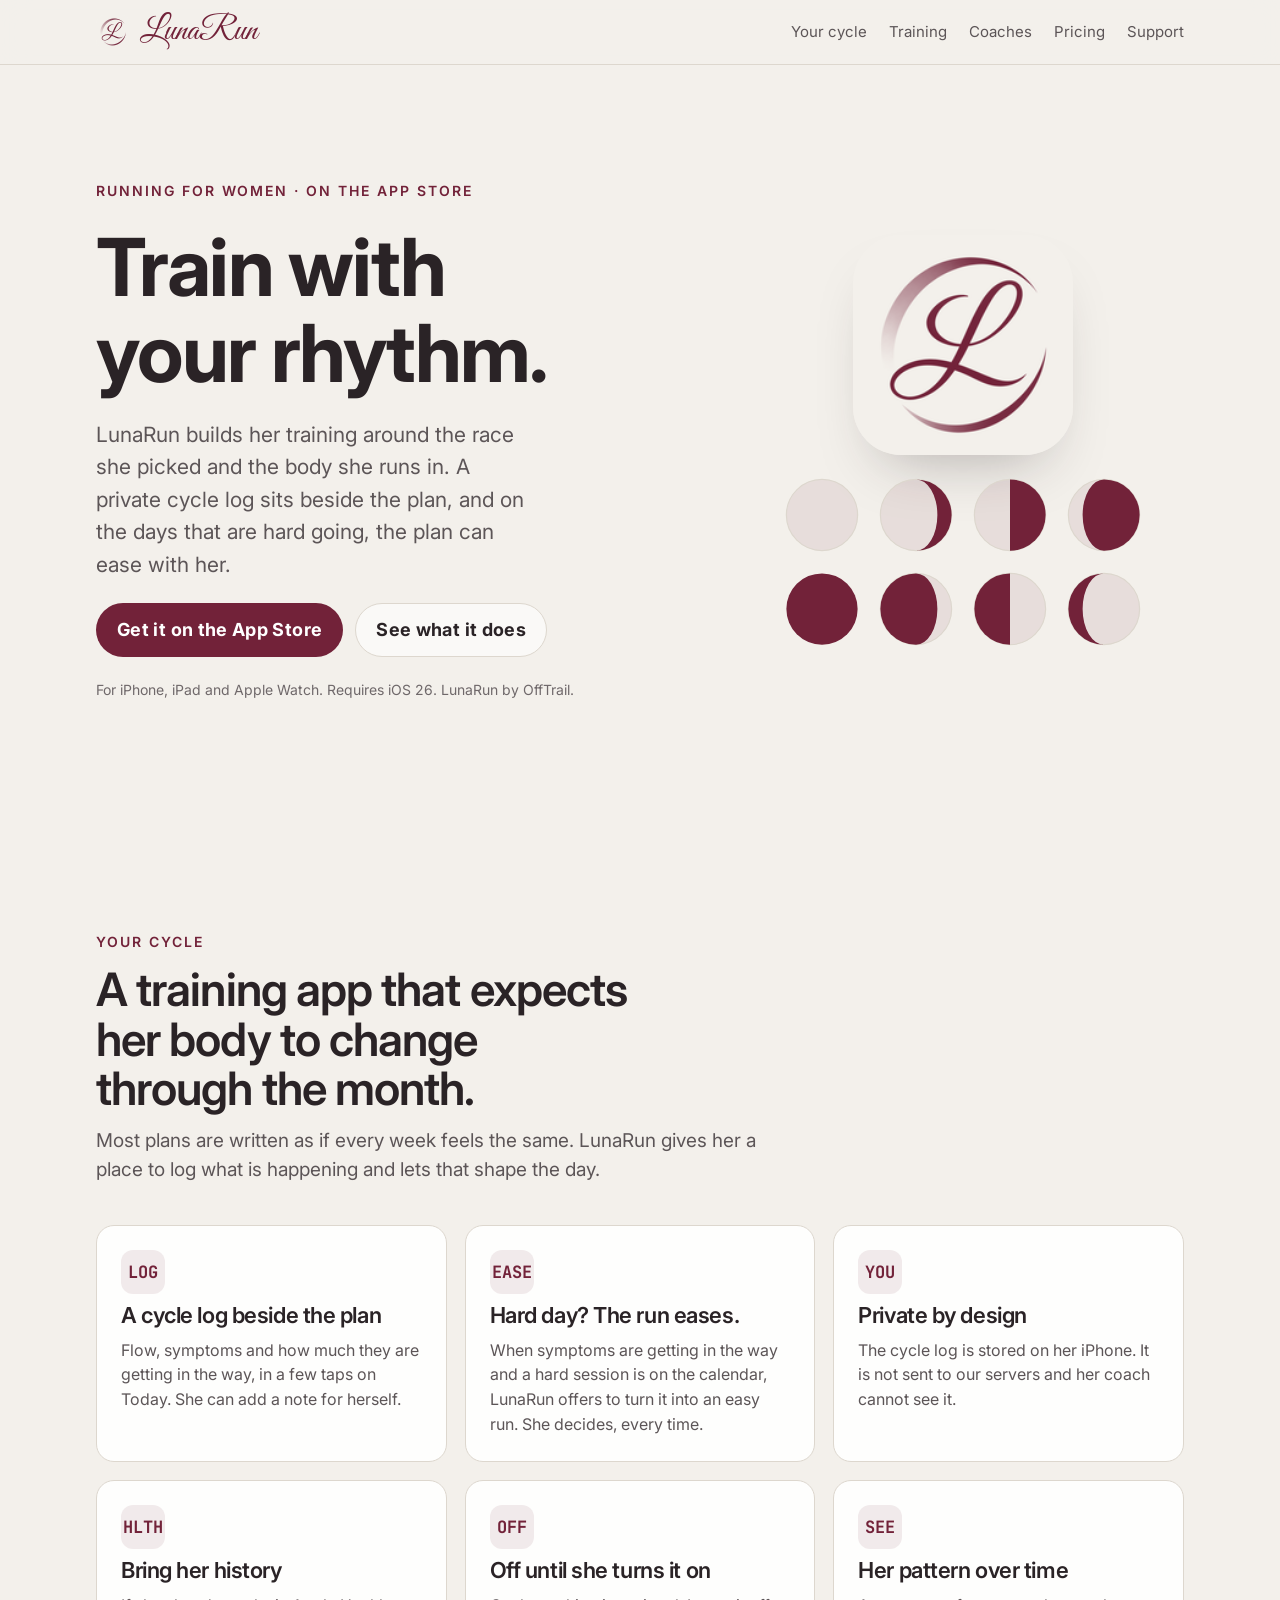
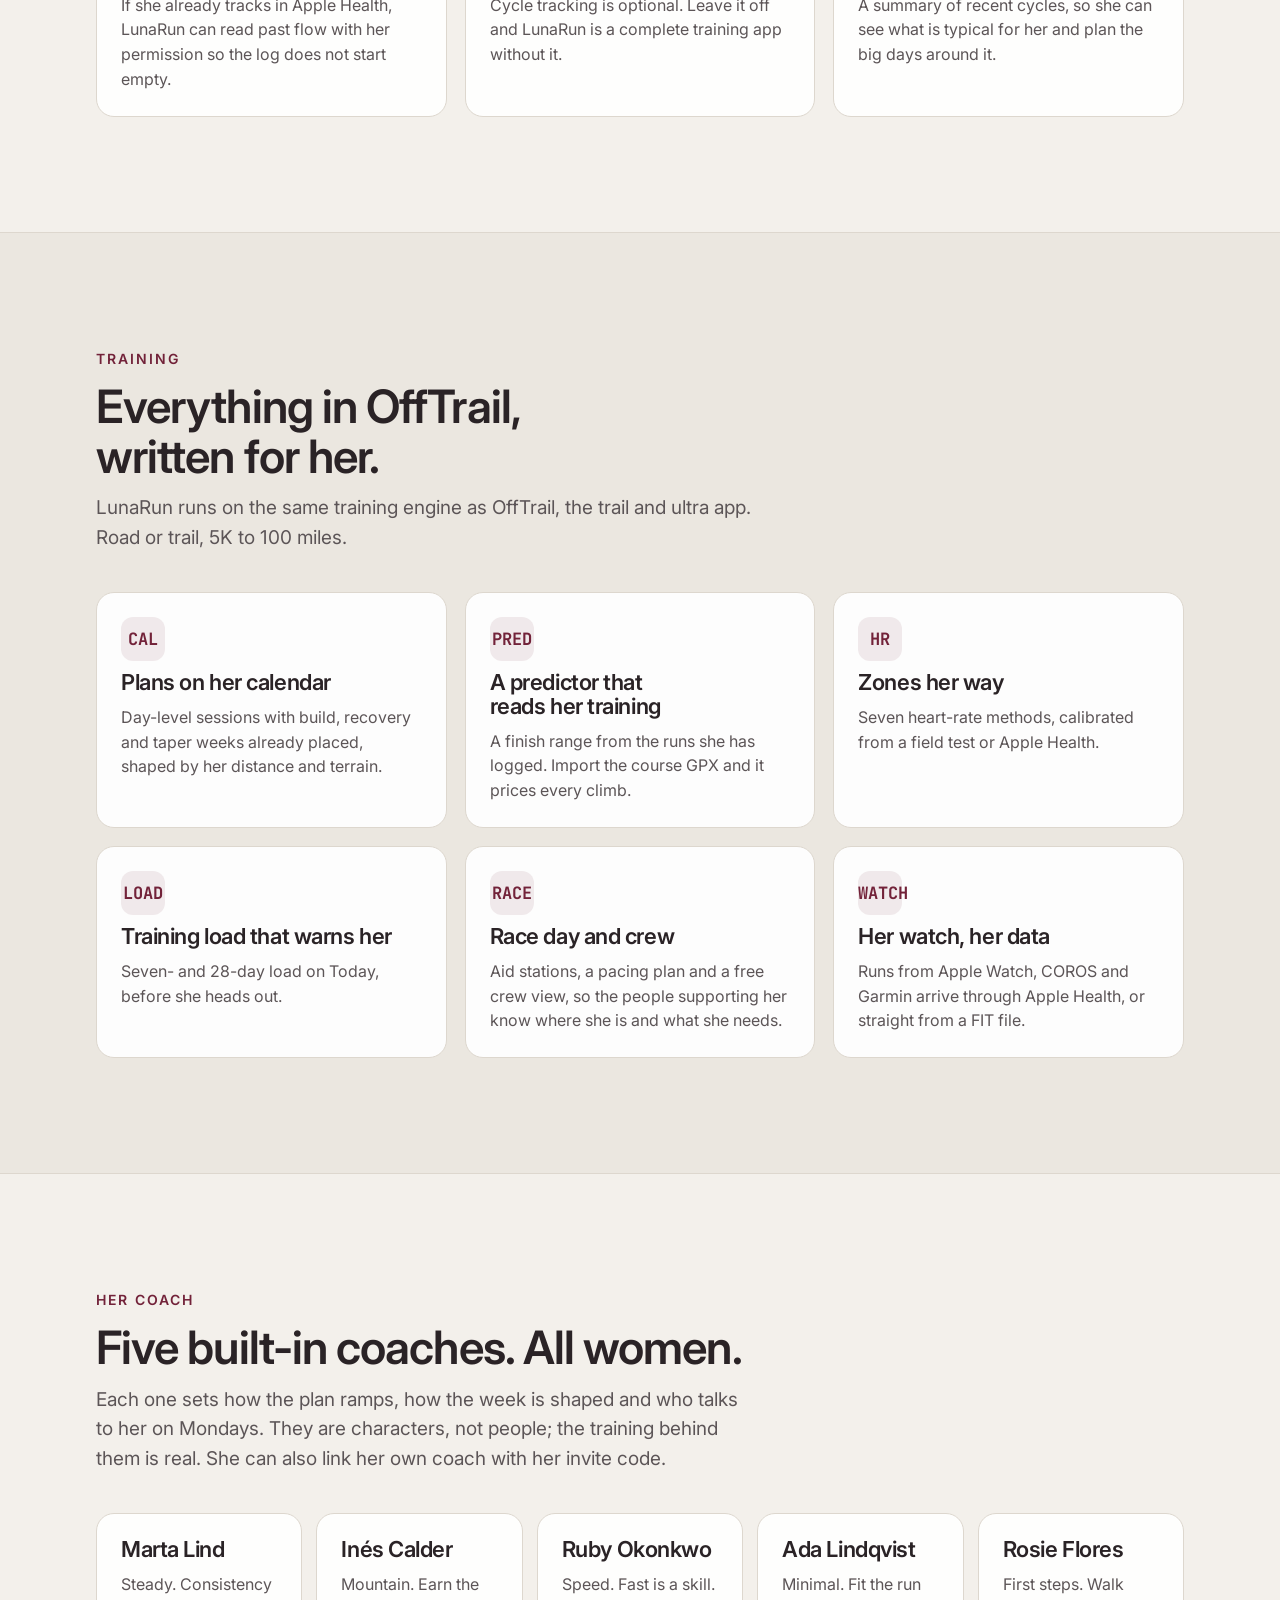
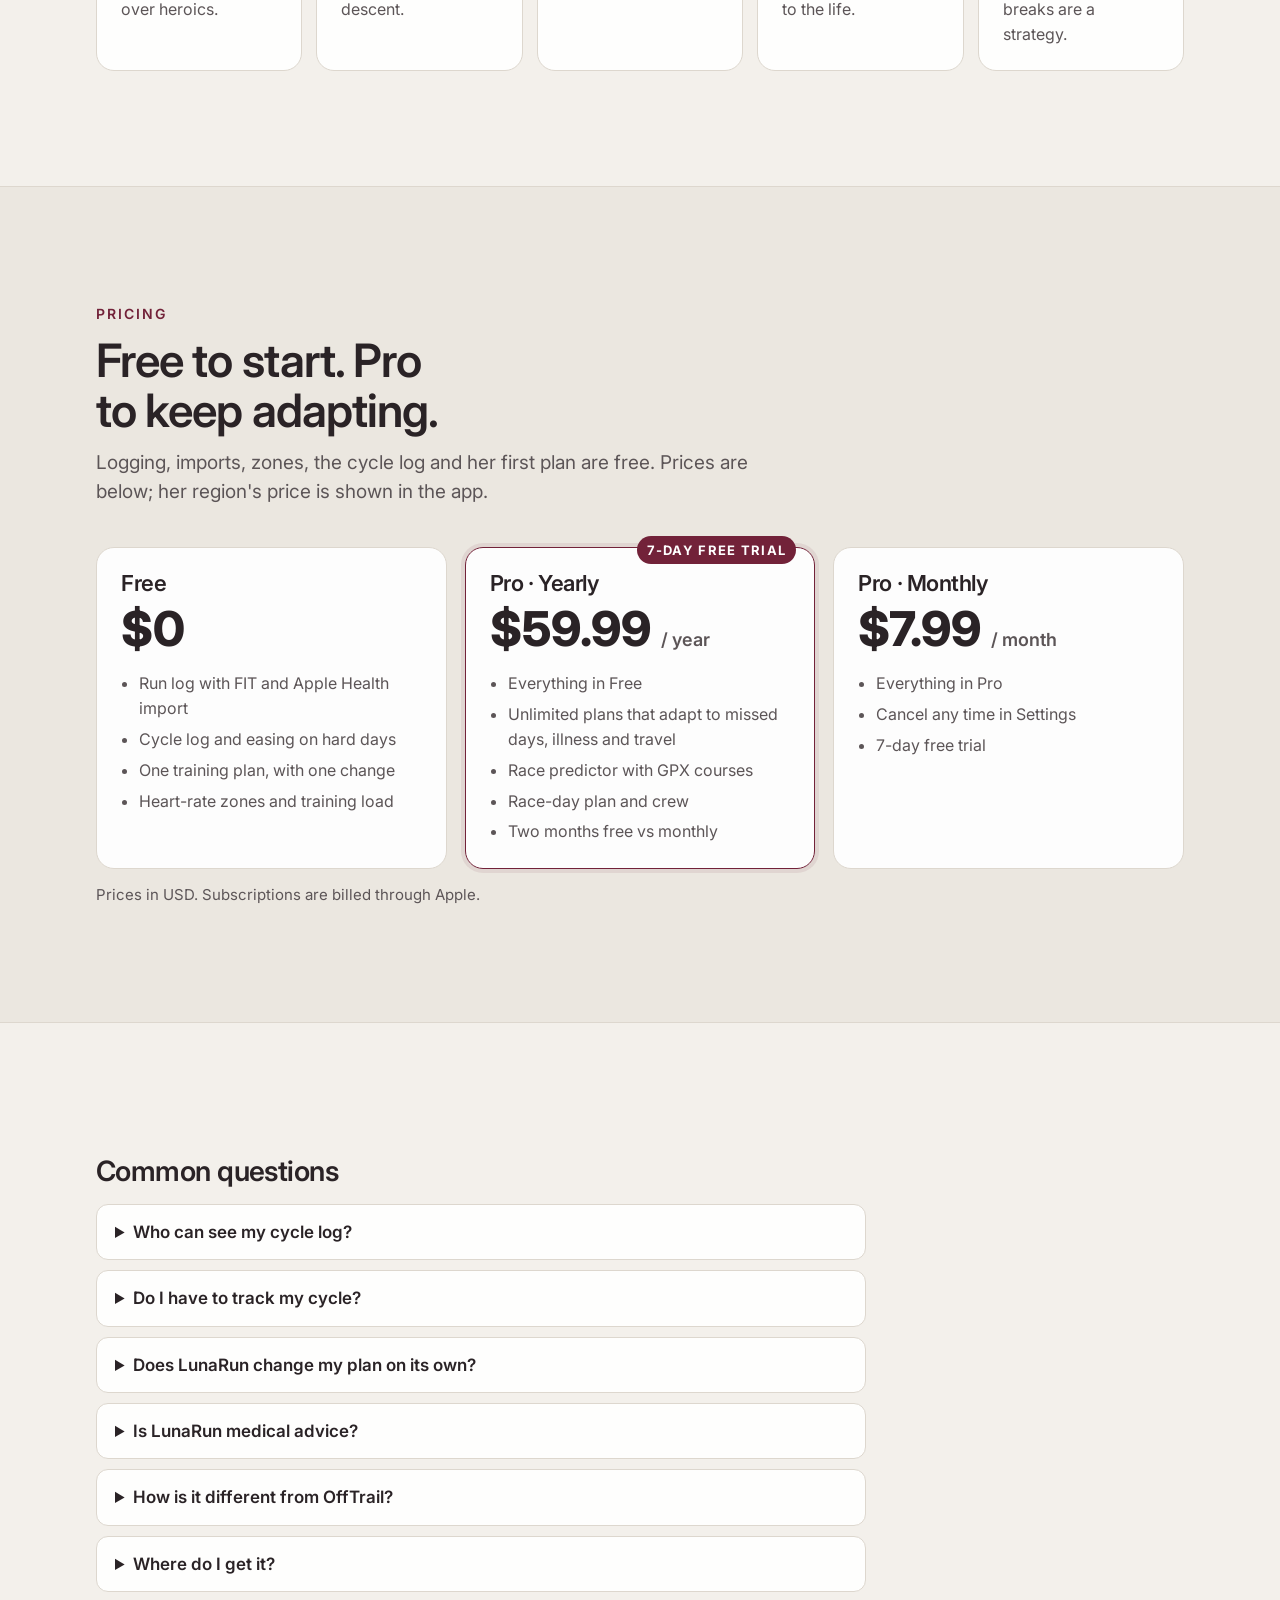
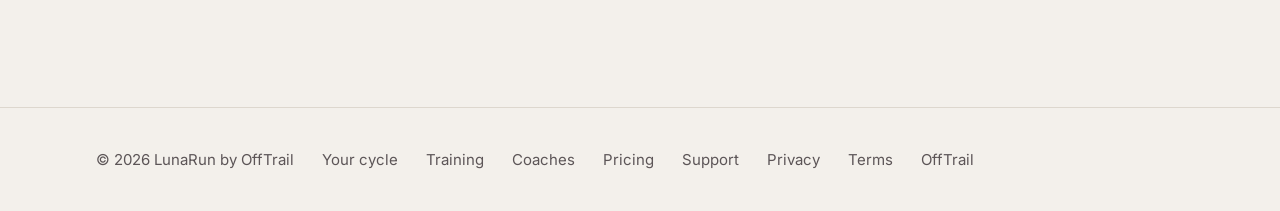
==== commit 0bb402d8: "On the App Store" ====
--- a/index.html
+++ b/index.html
@@ -33,14 +33,14 @@
 <section class="band hero">
   <div class="wrap">
     <div class="hero-copy">
-      <span class="eyebrow">Running for women · coming to the App Store</span>
+      <span class="eyebrow">Running for women · on the App Store</span>
       <h1>Train with your rhythm.</h1>
       <p class="lead">LunaRun builds her training around the race she picked and the body she runs in. A private cycle log sits beside the plan, and on the days that are hard going, the plan can ease with her.</p>
       <div class="hero-ctas">
-        <a class="btn btn-primary" href="mailto:support@offtrailrun.app?subject=LunaRun%20launch">Tell me when it launches</a>
+        <a class="btn btn-primary" href="https://apps.apple.com/us/app/id6833709238">Get it on the App Store</a>
         <a class="btn btn-ghost" href="#cycle">See what it does</a>
       </div>
-      <p class="hero-note">For iPhone and Apple Watch. Requires iOS 26. <span class="byline">LunaRun by OffTrail.</span></p>
+      <p class="hero-note">For iPhone, iPad and Apple Watch. Requires iOS 26. <span class="byline">LunaRun by OffTrail.</span></p>
     </div>
     <div class="hero-art"><img src="icon-180.png" alt="LunaRun app icon" width="180" height="180"><div class="moons"><svg viewBox="0 0 64 64" aria-hidden="true"><circle class="dark" cx="32" cy="32" r="30"/></svg><svg viewBox="0 0 64 64" aria-hidden="true"><circle class="dark" cx="32" cy="32" r="30"/><path class="lit" d="M32 2 A30 30 0 0 1 32 62 A18 30 0 0 0 32 2 Z"/></svg><svg viewBox="0 0 64 64" aria-hidden="true"><circle class="dark" cx="32" cy="32" r="30"/><path class="lit" d="M32 2 A30 30 0 0 1 32 62 Z"/></svg><svg viewBox="0 0 64 64" aria-hidden="true"><circle class="dark" cx="32" cy="32" r="30"/><path class="lit" d="M32 2 A30 30 0 0 1 32 62 A18 30 0 0 1 32 2 Z"/></svg><svg viewBox="0 0 64 64" aria-hidden="true"><circle class="lit" cx="32" cy="32" r="30"/></svg><svg viewBox="0 0 64 64" aria-hidden="true"><circle class="dark" cx="32" cy="32" r="30"/><path class="lit" d="M32 2 A30 30 0 0 0 32 62 A18 30 0 0 0 32 2 Z"/></svg><svg viewBox="0 0 64 64" aria-hidden="true"><circle class="dark" cx="32" cy="32" r="30"/><path class="lit" d="M32 2 A30 30 0 0 0 32 62 Z"/></svg><svg viewBox="0 0 64 64" aria-hidden="true"><circle class="dark" cx="32" cy="32" r="30"/><path class="lit" d="M32 2 A30 30 0 0 0 32 62 A18 30 0 0 1 32 2 Z"/></svg></div></div>
   </div>
@@ -104,7 +104,7 @@
     <div class="section-head">
       <span class="eyebrow">Pricing</span>
       <h2>Free to start. Pro to keep adapting.</h2>
-      <p>Logging, imports, zones, the cycle log and her first plan are free. Planned prices at launch are below; her region's price will be shown in the app.</p>
+      <p>Logging, imports, zones, the cycle log and her first plan are free. Prices are below; her region's price is shown in the app.</p>
     </div>
     <div class="plans">
       <div class="card plan"><h3>Free</h3><div class="price">$0</div><ul><li>Run log with FIT and Apple Health import</li><li>Cycle log and easing on hard days</li><li>One training plan, with one change</li><li>Heart-rate zones and training load</li></ul></div>
@@ -125,7 +125,7 @@
         <details><summary>Does LunaRun change my plan on its own?</summary><p>No. When symptoms are getting in the way it offers to ease that day's hard run. Nothing changes unless you say yes.</p></details>
         <details><summary>Is LunaRun medical advice?</summary><p>No. It is a training tool. Talk to your doctor about anything that worries you, including missed or irregular periods.</p></details>
         <details><summary>How is it different from OffTrail?</summary><p>Same training engine, with the cycle log, a plan that eases on hard days, and coaches who are all women.</p></details>
-        <details><summary>When does it launch?</summary><p>It is in development now. <a href="mailto:support@offtrailrun.app?subject=LunaRun%20launch">Email us</a> and we will tell you when it is on the App Store.</p></details>
+        <details><summary>Where do I get it?</summary><p>LunaRun is on the App Store for iPhone, iPad and Apple Watch. <a href="https://apps.apple.com/us/app/id6833709238">Open it in the App Store</a>.</p></details>
       </div>
     </div>
   </div>
